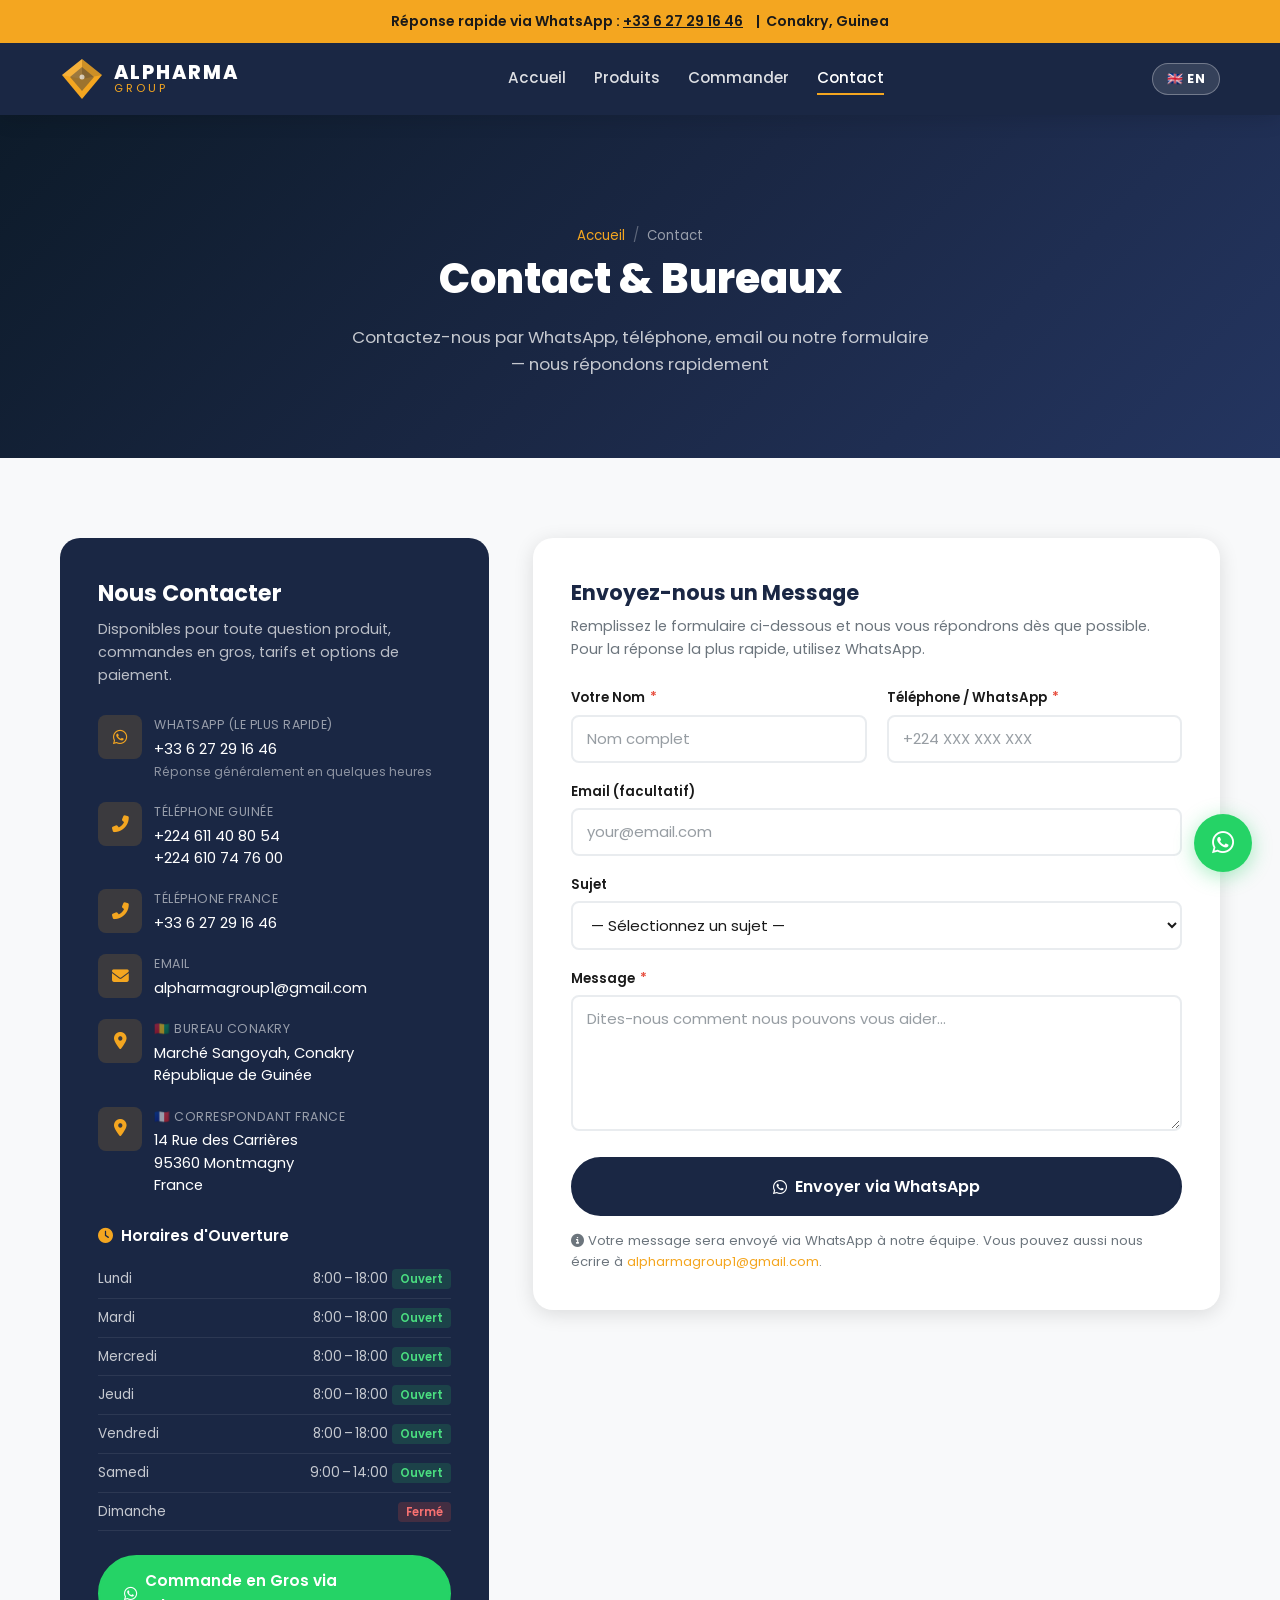
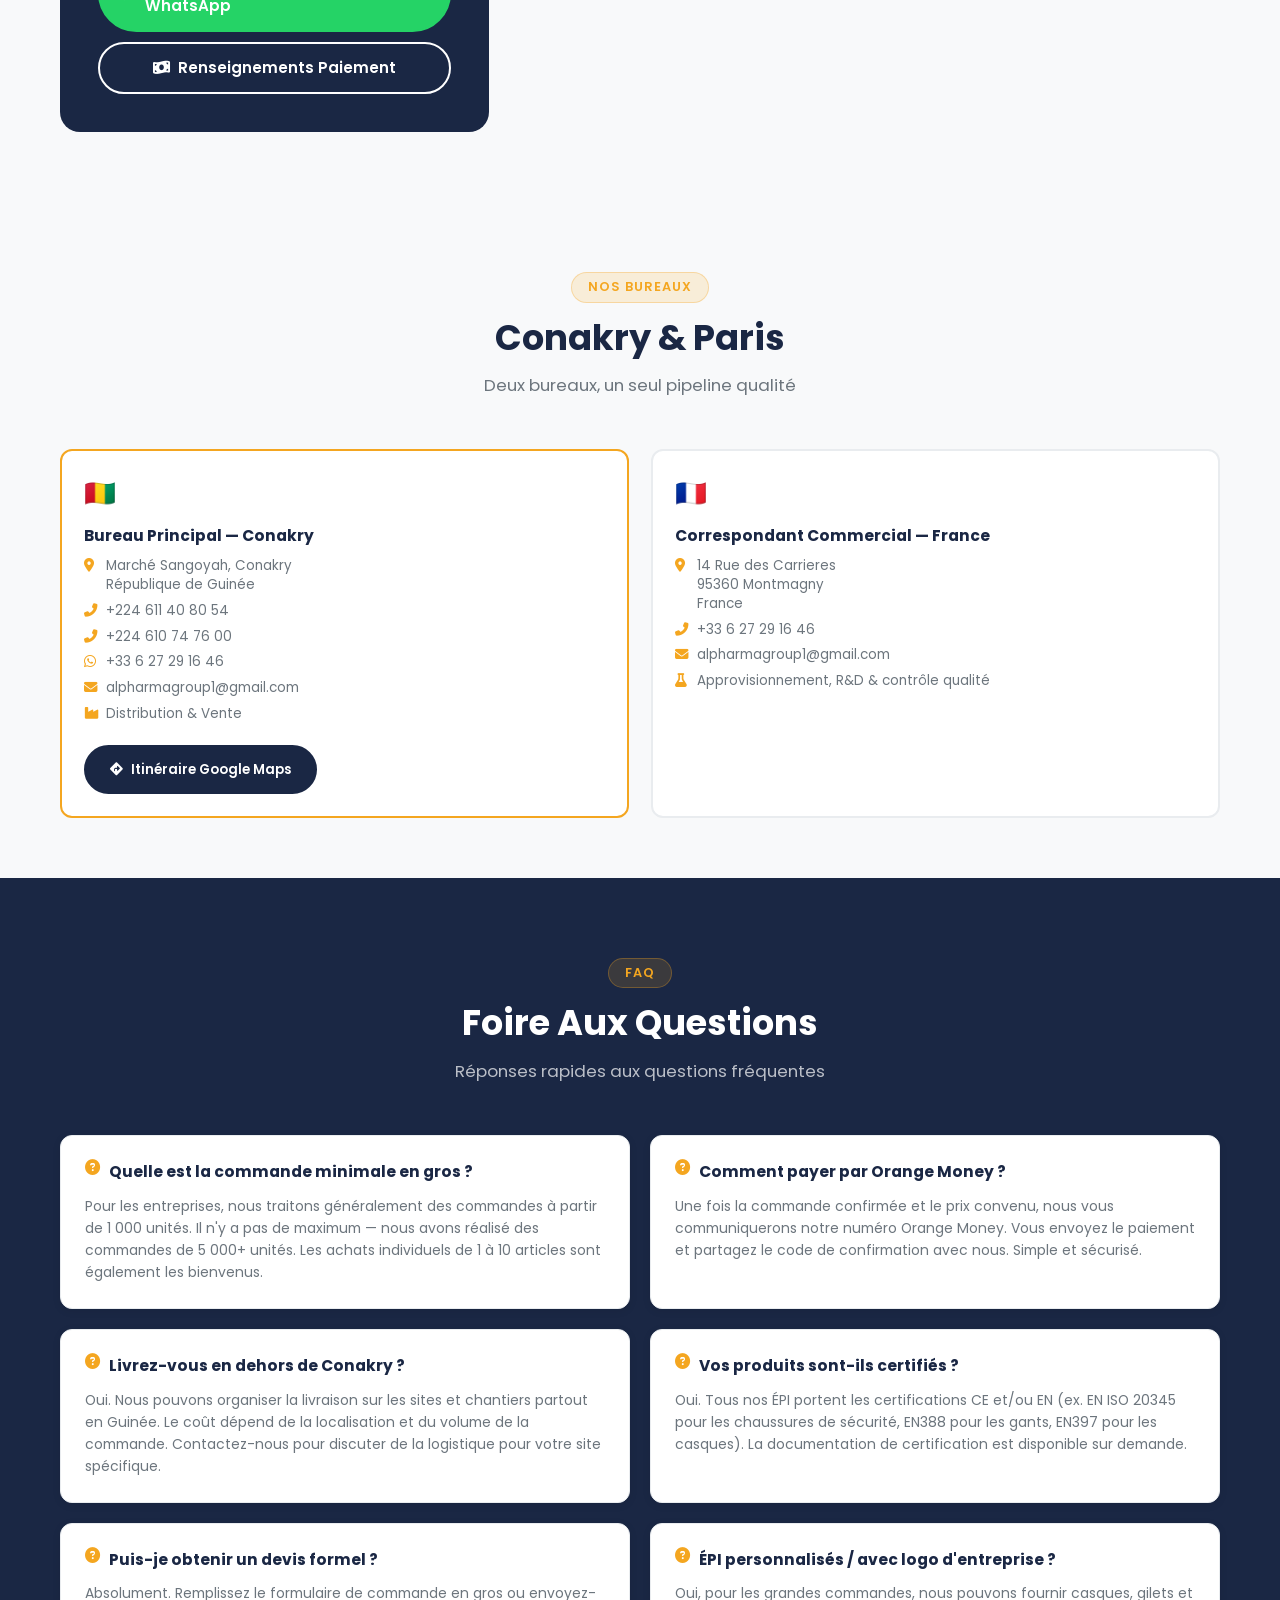
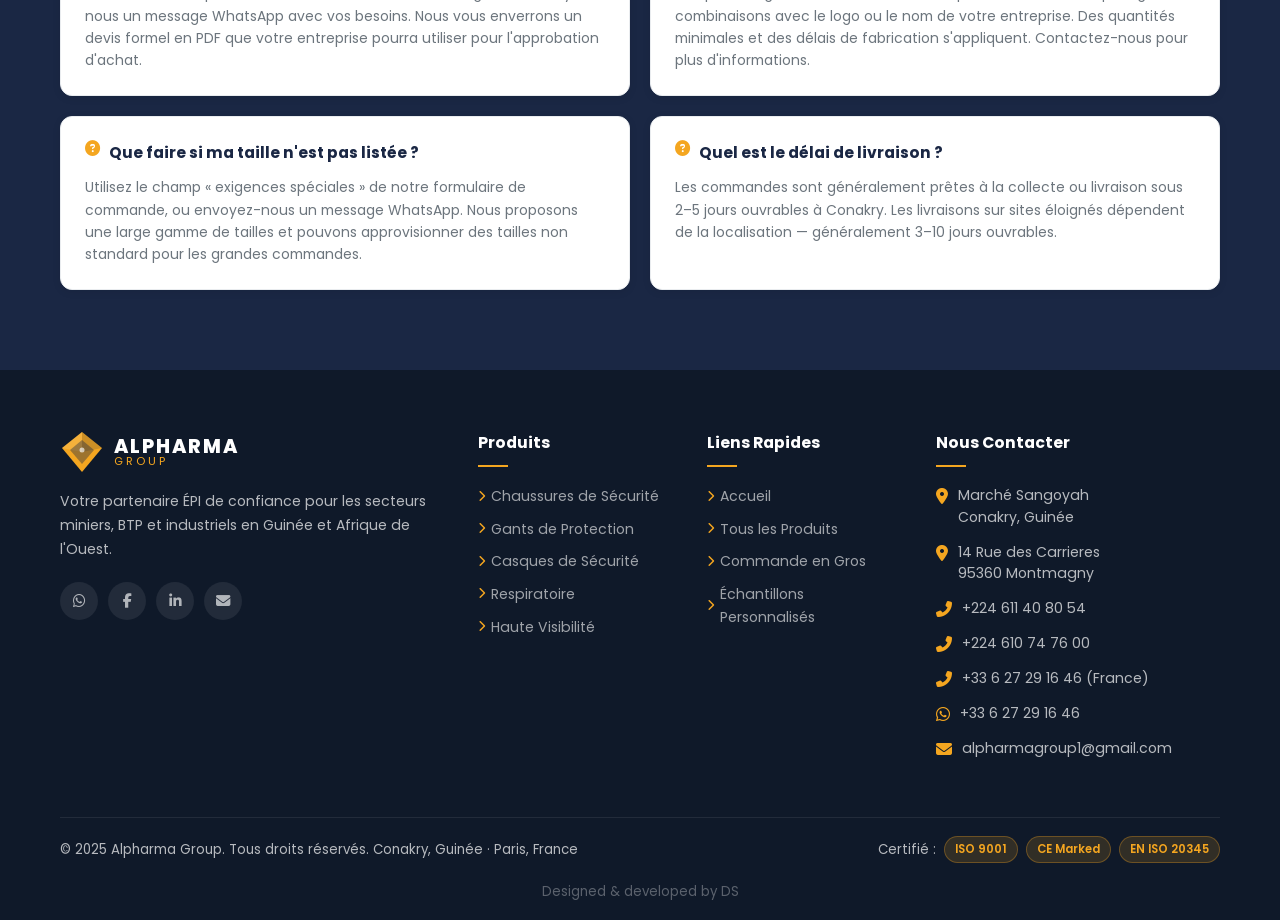
==== contact.html @ af10d756 "Add files via upload" ====
<!DOCTYPE html>
<html lang="fr" id="htmlRoot">
<head>
  <meta charset="UTF-8">
  <meta name="viewport" content="width=device-width, initial-scale=1.0">
  <title>Contact &amp; Location — Alpharma Group | Conakry, Guinea</title>
  <meta name="description" content="Contact Alpharma Group in Conakry, Guinea. Visit our showroom, call, email, or WhatsApp us for PPE orders and inquiries. Mon–Sat business hours.">
  <!-- TODO: replace alpharmagroup.com with your real domain before going live -->
  <link rel="canonical" href="https://alpharmagroup.com/contact.html">
  <link rel="icon" type="image/svg+xml" href="favicon.svg">
  <meta property="og:type" content="website">
  <meta property="og:url" content="https://alpharmagroup.com/contact.html">
  <meta property="og:title" content="Contact &amp; Location — Alpharma Group | Conakry, Guinea">
  <meta property="og:description" content="Contact Alpharma Group in Conakry, Guinea. Visit our showroom, call, email or WhatsApp us for PPE orders and inquiries. Mon–Sat business hours.">
  <meta property="og:image" content="https://alpharmagroup.com/og-image.png">
  <link rel="stylesheet" href="css/style.css">
  <link rel="preconnect" href="https://fonts.googleapis.com">
  <link rel="preconnect" href="https://fonts.gstatic.com" crossorigin>
  <link href="https://fonts.googleapis.com/css2?family=Poppins:wght@300;400;500;600;700;800&display=swap" rel="stylesheet">
  <link rel="stylesheet" href="https://cdnjs.cloudflare.com/ajax/libs/font-awesome/6.5.0/css/all.min.css">
  <script type="application/ld+json">
  {
    "@context": "https://schema.org",
    "@type": "LocalBusiness",
    "name": "Alpharma Group",
    "url": "https://alpharmagroup.com",
    "description": "Certified PPE distributor for mining companies in Guinea and West Africa. Safety boots, gloves, helmets, respirators, hi-vis workwear and more.",
    "telephone": ["+224611408054", "+224610747600", "+33627291646"],
    "email": "alpharmagroup1@gmail.com",
    "foundingDate": "2015",
    "address": {
      "@type": "PostalAddress",
      "streetAddress": "Marché Sangoyah",
      "addressLocality": "Conakry",
      "addressCountry": "GN"
    },
    "areaServed": ["Guinea", "West Africa"],
    "openingHoursSpecification": [{
      "@type": "OpeningHoursSpecification",
      "dayOfWeek": ["Monday","Tuesday","Wednesday","Thursday","Friday","Saturday"],
      "opens": "08:00",
      "closes": "18:00"
    }]
  }
  </script>
</head>
<body>

  <!-- Alert Bar -->
  <div class="alert-bar">

    <span>
      <span class="fr-text">Réponse rapide via WhatsApp :</span>
      <span class="en-text">Fastest response via WhatsApp:</span>
      <a href="https://wa.me/+33627291646" target="_blank">+33 6 27 29 16 46</a>
    </span>
    <span>&nbsp;|&nbsp; Conakry, Guinea</span>
  </div>

  <!-- Navbar -->
  <nav class="navbar page-nav" id="navbar">
    <div class="container">
      <a href="index.html" class="logo">
        <span class="logo-icon"><svg xmlns="http://www.w3.org/2000/svg" viewBox="0 0 44 44" fill="none" aria-hidden="true"><polygon points="22,2 42,18 22,42 2,18" fill="#f4a620"/><polygon points="22,2 42,18 22,22" fill="#1a2744" opacity=".18"/><polygon points="22,2 2,18 22,22" fill="#fff" opacity=".12"/><polygon points="22,10 34,20 22,34 10,20" fill="#1a2744" opacity=".4"/><circle cx="22" cy="20" r="2.5" fill="#fff" opacity=".65"/></svg></span>
        <div class="logo-text">
          <span class="logo-name">ALPHARMA</span>
          <span class="logo-sub">GROUP</span>
        </div>
      </a>
      <div class="nav-links" id="navLinks">
        <a href="index.html"><span class="fr-text">Accueil</span><span class="en-text">Home</span></a>
        <a href="products.html"><span class="fr-text">Produits</span><span class="en-text">Products</span></a>
        <a href="order.html"><span class="fr-text">Commander</span><span class="en-text">Order</span></a>
        <a href="contact.html" class="active"><span class="fr-text">Contact</span><span class="en-text">Contact</span></a>
      </div>
      <button class="lang-toggle" id="langToggle" title="Changer de langue / Switch language">
        <span class="fr-text">🇬🇧 EN</span>
        <span class="en-text">🇫🇷 FR</span>
      </button>
      <button class="nav-toggle" id="navToggle" aria-label="Toggle menu">
        <span></span><span></span><span></span>
      </button>
    </div>
  </nav>

  <!-- Page Hero -->
  <section class="page-hero">
    <div class="container">
      <div class="breadcrumb">
        <a href="index.html"><span class="fr-text">Accueil</span><span class="en-text">Home</span></a><span class="sep">/</span><span><span class="fr-text">Contact</span><span class="en-text">Contact</span></span>
      </div>
      <h1><span class="fr-text">Contact &amp; Bureaux</span><span class="en-text">Contact &amp; Offices</span></h1>
      <p><span class="fr-text">Contactez-nous par WhatsApp, téléphone, email ou notre formulaire — nous répondons rapidement</span><span class="en-text">Reach us by WhatsApp, phone, email or our contact form — we respond fast</span></p>
    </div>
  </section>

  <!-- Contact Section -->
  <section class="section" style="background:var(--light);">
    <div class="container">
      <div class="contact-layout">

        <!-- Left: Contact Info -->
        <div class="contact-card aos">
          <h3><span class="fr-text">Nous Contacter</span><span class="en-text">Get in Touch</span></h3>
          <p><span class="fr-text">Disponibles pour toute question produit, commandes en gros, tarifs et options de paiement.</span><span class="en-text">We're here to help with product questions, bulk orders, pricing, and payment options.</span></p>

          <div class="contact-methods">
            <div class="contact-method">
              <div class="contact-method-icon"><i class="fab fa-whatsapp"></i></div>
              <div>
                <div class="cm-label">WhatsApp (<span class="fr-text">le plus rapide</span><span class="en-text">fastest</span>)</div>
                <div class="cm-value">
                  <a href="https://wa.me/+33627291646?text=Bonjour%20Alpharma%20Group%2C%20j%27ai%20une%20demande." target="_blank">+33 6 27 29 16 46</a><br>
                  <small style="color:rgba(255,255,255,.5);"><span class="fr-text">Réponse généralement en quelques heures</span><span class="en-text">Typically replies within a few hours</span></small>
                </div>
              </div>
            </div>
            <div class="contact-method">
              <div class="contact-method-icon"><i class="fas fa-phone-alt"></i></div>
              <div>
                <div class="cm-label"><span class="fr-text">Téléphone Guinée</span><span class="en-text">Guinea Phone</span></div>
                <div class="cm-value">
                  <a href="tel:+224611408054">+224 611 40 80 54</a><br>
                  <a href="tel:+224610747600">+224 610 74 76 00</a>
                </div>
              </div>
            </div>
            <div class="contact-method">
              <div class="contact-method-icon"><i class="fas fa-phone-alt"></i></div>
              <div>
                <div class="cm-label"><span class="fr-text">Téléphone France</span><span class="en-text">France Phone</span></div>
                <div class="cm-value">
                  <a href="tel:+33627291646">+33 6 27 29 16 46</a>
                </div>
              </div>
            </div>
            <div class="contact-method">
              <div class="contact-method-icon"><i class="fas fa-envelope"></i></div>
              <div>
                <div class="cm-label">Email</div>
                <div class="cm-value">
                  <a href="mailto:alpharmagroup1@gmail.com">alpharmagroup1@gmail.com</a>
                </div>
              </div>
            </div>
            <div class="contact-method">
              <div class="contact-method-icon"><i class="fas fa-map-marker-alt"></i></div>
              <div>
                <div class="cm-label">🇬🇳 <span class="fr-text">Bureau Conakry</span><span class="en-text">Conakry Office</span></div>
                <div class="cm-value">
                  <span class="fr-text">Marché Sangoyah</span><span class="en-text">Sangoyah Market</span>, Conakry<br>
                  République de Guinée
                </div>
              </div>
            </div>
            <div class="contact-method">
              <div class="contact-method-icon"><i class="fas fa-map-marker-alt"></i></div>
              <div>
                <div class="cm-label">🇫🇷 <span class="fr-text">Correspondant France</span><span class="en-text">France Correspondent</span></div>
                <div class="cm-value">
                  14 Rue des Carrières<br>95360 Montmagny<br>
                  France
                </div>
              </div>
            </div>
          </div>

          <!-- Business Hours -->
          <div class="business-hours">
            <h4><i class="fas fa-clock" style="color:var(--secondary);margin-right:8px;"></i><span class="fr-text">Horaires d'Ouverture</span><span class="en-text">Business Hours</span></h4>
            <div class="hours-row"><span><span class="fr-text">Lundi</span><span class="en-text">Monday</span></span><span>8:00 – 18:00 <span class="open-badge"><span class="fr-text">Ouvert</span><span class="en-text">Open</span></span></span></div>
            <div class="hours-row"><span><span class="fr-text">Mardi</span><span class="en-text">Tuesday</span></span><span>8:00 – 18:00 <span class="open-badge"><span class="fr-text">Ouvert</span><span class="en-text">Open</span></span></span></div>
            <div class="hours-row"><span><span class="fr-text">Mercredi</span><span class="en-text">Wednesday</span></span><span>8:00 – 18:00 <span class="open-badge"><span class="fr-text">Ouvert</span><span class="en-text">Open</span></span></span></div>
            <div class="hours-row"><span><span class="fr-text">Jeudi</span><span class="en-text">Thursday</span></span><span>8:00 – 18:00 <span class="open-badge"><span class="fr-text">Ouvert</span><span class="en-text">Open</span></span></span></div>
            <div class="hours-row"><span><span class="fr-text">Vendredi</span><span class="en-text">Friday</span></span><span>8:00 – 18:00 <span class="open-badge"><span class="fr-text">Ouvert</span><span class="en-text">Open</span></span></span></div>
            <div class="hours-row"><span><span class="fr-text">Samedi</span><span class="en-text">Saturday</span></span><span>9:00 – 14:00 <span class="open-badge"><span class="fr-text">Ouvert</span><span class="en-text">Open</span></span></span></div>
            <div class="hours-row"><span><span class="fr-text">Dimanche</span><span class="en-text">Sunday</span></span><span><span class="closed-badge"><span class="fr-text">Fermé</span><span class="en-text">Closed</span></span></span></div>
          </div>

          <!-- Quick WhatsApp Actions -->
          <div style="margin-top:24px;display:flex;flex-direction:column;gap:10px;">
            <a href="https://wa.me/+33627291646?text=Bonjour%20Alpharma%20Group%2C%20je%20souhaite%20passer%20une%20commande%20en%20gros." class="btn btn-whatsapp" target="_blank" style="justify-content:center;">
              <i class="fab fa-whatsapp"></i>
              <span class="fr-text">Commande en Gros via WhatsApp</span>
              <span class="en-text">Bulk Order via WhatsApp</span>
            </a>
            <a href="https://wa.me/+33627291646?text=Bonjour%20Alpharma%20Group%2C%20j%27ai%20une%20question%20sur%20le%20paiement." class="btn btn-outline" target="_blank" style="justify-content:center;">
              <i class="fas fa-money-bill-wave"></i>
              <span class="fr-text">Renseignements Paiement</span>
              <span class="en-text">Ask About Payment</span>
            </a>
          </div>
        </div>

        <!-- Right: Contact Form -->
        <div class="contact-form-card aos aos-delay-1">
          <h3><span class="fr-text">Envoyez-nous un Message</span><span class="en-text">Send Us a Message</span></h3>
          <p><span class="fr-text">Remplissez le formulaire ci-dessous et nous vous répondrons dès que possible. Pour la réponse la plus rapide, utilisez WhatsApp.</span><span class="en-text">Fill in the form below and we'll get back to you as soon as possible. For the fastest response, use WhatsApp.</span></p>

          <div id="ctSuccess" class="success-alert">
            <i class="fas fa-check-circle"></i>
          <p><span class="fr-text">Votre message sera envoyé via WhatsApp à notre équipe. Vous pouvez aussi nous envoyer un email à <a href="mailto:alpharmagroup1@gmail.com">alpharmagroup1@gmail.com</a>.</span><span class="en-text">Your message will be sent via WhatsApp to our team. Alternatively, email us at <a href="mailto:alpharmagroup1@gmail.com">alpharmagroup1@gmail.com</a>.</span></p>
          </div>

          <form onsubmit="submitContactForm(event)">
            <div class="form-row">
              <div class="form-group">
                <label for="ctName"><span class="fr-text">Votre Nom</span><span class="en-text">Your Name</span> <span class="req">*</span></label>
                <input type="text" id="ctName" class="form-control" placeholder="Nom complet" data-placeholder-fr="Nom complet" data-placeholder-en="Full name" required>
              </div>
              <div class="form-group">
                <label for="ctPhone"><span class="fr-text">Téléphone / WhatsApp</span><span class="en-text">Phone / WhatsApp</span> <span class="req">*</span></label>
                <input type="tel" id="ctPhone" class="form-control" placeholder="+224 XXX XXX XXX" required>
              </div>
            </div>
            <div class="form-group">
              <label for="ctEmail"><span class="fr-text">Email (facultatif)</span><span class="en-text">Email (optional)</span></label>
              <input type="email" id="ctEmail" class="form-control" placeholder="your@email.com">
            </div>
            <div class="form-group">
              <label for="ctSubject"><span class="fr-text">Sujet</span><span class="en-text">Subject</span></label>
              <select id="ctSubject" class="form-control">
                <option value="" data-fr="— Sélectionnez un sujet —" data-en="— Select a subject —">— Sélectionnez un sujet —</option>
                <option value="Product Inquiry" data-fr="Demande de produit" data-en="Product Inquiry">Demande de produit</option>
                <option value="Bulk Order Request" data-fr="Commande en gros" data-en="Bulk Order Request">Commande en gros</option>
                <option value="Individual Purchase" data-fr="Achat individuel" data-en="Individual Purchase">Achat individuel</option>
                <option value="Payment Question" data-fr="Question de paiement" data-en="Payment Question">Question de paiement</option>
                <option value="Delivery / Shipping" data-fr="Livraison / Expédition" data-en="Delivery / Shipping">Livraison / Expédition</option>
                <option value="Pricing / Quote Request" data-fr="Tarif / Demande de devis" data-en="Pricing / Quote Request">Tarif / Demande de devis</option>
                <option value="Complaint / After-Sales" data-fr="Réclamation / Après-vente" data-en="Complaint / After-Sales">Réclamation / Après-vente</option>
                <option value="Other" data-fr="Autre" data-en="Other">Autre</option>
              </select>
            </div>
            <div class="form-group">
              <label for="ctMessage"><span class="fr-text">Message</span><span class="en-text">Message</span> <span class="req">*</span></label>
              <textarea id="ctMessage" class="form-control" rows="5" placeholder="Dites-nous comment nous pouvons vous aider..." data-placeholder-fr="Dites-nous comment nous pouvons vous aider..." data-placeholder-en="Tell us how we can help you..." required></textarea>
            </div>
            <div class="form-actions">
              <button type="submit" class="btn btn-secondary btn-lg btn-block">
                <i class="fab fa-whatsapp"></i> <span class="fr-text">Envoyer via WhatsApp</span><span class="en-text">Send via WhatsApp</span>
              </button>
            </div>
            <p class="form-note" style="margin-top:14px;">
              <i class="fas fa-info-circle"></i> <span class="fr-text">Votre message sera envoyé via WhatsApp à notre équipe. Vous pouvez aussi nous écrire à <a href="mailto:alpharmagroup1@gmail.com">alpharmagroup1@gmail.com</a>.</span><span class="en-text">Your message will be sent via WhatsApp to our team. Alternatively, email us at <a href="mailto:alpharmagroup1@gmail.com">alpharmagroup1@gmail.com</a>.</span>
            </p>
          </form>
        </div>
      </div>
    </div>
  </section>

  <!-- Map Section -->
  <section class="map-section" id="map">
    <div class="container">
      <div class="section-header">
        <span class="section-tag"><span class="fr-text">Nos Bureaux</span><span class="en-text">Our Offices</span></span>
        <h2><span class="fr-text">Conakry &amp; Paris</span><span class="en-text">Conakry &amp; Paris</span></h2>
        <p><span class="fr-text">Deux bureaux, un seul pipeline qualité</span><span class="en-text">Two offices, one unified quality pipeline</span></p>
      </div>
      <div class="dual-office">
        <div class="office-card highlight">
          <div class="office-flag">🇬🇳</div>
          <h4><span class="fr-text">Bureau Principal — Conakry</span><span class="en-text">Main Office — Conakry</span></h4>
          <div class="office-detail"><i class="fas fa-map-marker-alt"></i><span><span class="fr-text">Marché Sangoyah</span><span class="en-text">Sangoyah Market</span>, Conakry<br>République de Guinée</span></div>
          <div class="office-detail"><i class="fas fa-phone-alt"></i><span>+224 611 40 80 54</span></div>
          <div class="office-detail"><i class="fas fa-phone-alt"></i><span>+224 610 74 76 00</span></div>
          <div class="office-detail"><i class="fab fa-whatsapp"></i><span>+33 6 27 29 16 46</span></div>
          <div class="office-detail"><i class="fas fa-envelope"></i><span>alpharmagroup1@gmail.com</span></div>
          <div class="office-detail"><i class="fas fa-industry"></i><span><span class="fr-text">Distribution &amp; Vente</span><span class="en-text">Distribution &amp; Sales</span></span></div>
          <a href="https://www.google.com/maps/search/Zone+Industrielle+Kaloum+Ratoma+Conakry" target="_blank" class="btn btn-secondary" style="margin-top:14px;font-size:.82rem;">
            <i class="fas fa-directions"></i>
            <span class="fr-text">Itinéraire Google Maps</span>
            <span class="en-text">Google Maps Directions</span>
          </a>
        </div>
        <div class="office-card">
          <div class="office-flag">🇫🇷</div>
          <h4><span class="fr-text">Correspondant Commercial — France</span><span class="en-text">Commercial Correspondent — France</span></h4>
          <div class="office-detail"><i class="fas fa-map-marker-alt"></i><span>14 Rue des Carrieres<br>95360 Montmagny<br>France</span></div>
          <div class="office-detail"><i class="fas fa-phone-alt"></i><span>+33 6 27 29 16 46</span></div>
          <div class="office-detail"><i class="fas fa-envelope"></i><span>alpharmagroup1@gmail.com</span></div>
          <div class="office-detail"><i class="fas fa-flask"></i><span><span class="fr-text">Approvisionnement, R&amp;D &amp; contrôle qualité</span><span class="en-text">Sourcing, R&amp;D &amp; quality control</span></span></div>
          <a href="https://www.google.com/maps/search/Montmagny+93290" target="_blank" class="btn btn-outline" style="margin-top:14px;font-size:.82rem;">
            <i class="fas fa-directions"></i>
            <span class="fr-text">Itinéraire Google Maps</span>
            <span class="en-text">Google Maps Directions</span>
          </a>
        </div>
      </div>
    </div>
  </section>

  <!-- FAQ Section -->
  <section class="section dark-section">
    <div class="container">
      <div class="section-header light">
        <span class="section-tag">FAQ</span>
        <h2><span class="fr-text">Foire Aux Questions</span><span class="en-text">Frequently Asked Questions</span></h2>
        <p style="color:rgba(255,255,255,.7);"><span class="fr-text">Réponses rapides aux questions fréquentes</span><span class="en-text">Quick answers to common questions</span></p>
      </div>
      <div class="faq-grid">
        <div class="faq-item">
          <h4><i class="fas fa-question-circle"></i> <span class="fr-text">Quelle est la commande minimale en gros ?</span><span class="en-text">What is the minimum bulk order?</span></h4>
          <p><span class="fr-text">Pour les entreprises, nous traitons généralement des commandes à partir de 1 000 unités. Il n'y a pas de maximum — nous avons réalisé des commandes de 5 000+ unités. Les achats individuels de 1 à 10 articles sont également les bienvenus.</span><span class="en-text">For companies we typically handle orders from 1,000 units upward. There is no maximum — we've fulfilled orders of 5,000+ units. Individual purchases of 1–10 items are also welcome.</span></p>
        </div>
        <div class="faq-item">
          <h4><i class="fas fa-question-circle"></i> <span class="fr-text">Comment payer par Orange Money ?</span><span class="en-text">How do I pay using Orange Money?</span></h4>
          <p><span class="fr-text">Une fois la commande confirmée et le prix convenu, nous vous communiquerons notre numéro Orange Money. Vous envoyez le paiement et partagez le code de confirmation avec nous. Simple et sécurisé.</span><span class="en-text">Once we confirm your order and agree on a price, we'll send you our Orange Money number. You send the payment and share the confirmation code with us. Simple and secure.</span></p>
        </div>
        <div class="faq-item">
          <h4><i class="fas fa-question-circle"></i> <span class="fr-text">Livrez-vous en dehors de Conakry ?</span><span class="en-text">Do you deliver outside Conakry?</span></h4>
          <p><span class="fr-text">Oui. Nous pouvons organiser la livraison sur les sites et chantiers partout en Guinée. Le coût dépend de la localisation et du volume de la commande. Contactez-nous pour discuter de la logistique pour votre site spécifique.</span><span class="en-text">Yes. We can arrange delivery to sites and worksites across Guinea. Delivery cost depends on location and order size. Contact us to discuss logistics for your specific site.</span></p>
        </div>
        <div class="faq-item">
          <h4><i class="fas fa-question-circle"></i> <span class="fr-text">Vos produits sont-ils certifiés ?</span><span class="en-text">Are your products certified?</span></h4>
          <p><span class="fr-text">Oui. Tous nos ÉPI portent les certifications CE et/ou EN (ex. EN ISO 20345 pour les chaussures de sécurité, EN388 pour les gants, EN397 pour les casques). La documentation de certification est disponible sur demande.</span><span class="en-text">Yes. All our PPE products carry CE and/or EN certifications (e.g. EN ISO 20345 for safety boots, EN388 for gloves, EN397 for helmets). We can provide certification documentation on request.</span></p>
        </div>
        <div class="faq-item">
          <h4><i class="fas fa-question-circle"></i> <span class="fr-text">Puis-je obtenir un devis formel ?</span><span class="en-text">Can I get a formal price quotation?</span></h4>
          <p><span class="fr-text">Absolument. Remplissez le formulaire de commande en gros ou envoyez-nous un message WhatsApp avec vos besoins. Nous vous enverrons un devis formel en PDF que votre entreprise pourra utiliser pour l'approbation d'achat.</span><span class="en-text">Absolutely. Fill in the bulk order form or send us a WhatsApp message with your requirements. We'll send you a formal quotation in PDF that your company can use for purchase approval.</span></p>
        </div>
        <div class="faq-item">
          <h4><i class="fas fa-question-circle"></i> <span class="fr-text">ÉPI personnalisés / avec logo d'entreprise ?</span><span class="en-text">Do you stock customised/branded PPE?</span></h4>
          <p><span class="fr-text">Oui, pour les grandes commandes, nous pouvons fournir casques, gilets et combinaisons avec le logo ou le nom de votre entreprise. Des quantités minimales et des délais de fabrication s'appliquent. Contactez-nous pour plus d'informations.</span><span class="en-text">Yes, for large orders we can arrange helmets, vests and coveralls with your company logo or name. Minimum quantities and lead times apply. Contact us for details.</span></p>
        </div>
        <div class="faq-item">
          <h4><i class="fas fa-question-circle"></i> <span class="fr-text">Que faire si ma taille n'est pas listée ?</span><span class="en-text">What if a size I need isn't listed?</span></h4>
          <p><span class="fr-text">Utilisez le champ « exigences spéciales » de notre formulaire de commande, ou envoyez-nous un message WhatsApp. Nous proposons une large gamme de tailles et pouvons approvisionner des tailles non standard pour les grandes commandes.</span><span class="en-text">Use the "special requirements" field in our order form, or send us a WhatsApp message. We offer a wide range of sizes and can source non-standard sizes for large orders.</span></p>
        </div>
        <div class="faq-item">
          <h4><i class="fas fa-question-circle"></i> <span class="fr-text">Quel est le délai de livraison ?</span><span class="en-text">How long does delivery take?</span></h4>
          <p><span class="fr-text">Les commandes sont généralement prêtes à la collecte ou livraison sous 2–5 jours ouvrables à Conakry. Les livraisons sur sites éloignés dépendent de la localisation — généralement 3–10 jours ouvrables.</span><span class="en-text">Orders are typically ready for collection or delivery within 2–5 business days in Conakry. Remote site deliveries depend on location — usually 3–10 business days.</span></p>
        </div>
      </div>
    </div>
  </section>

  <!-- Footer -->
  <footer class="footer">
    <div class="container">
      <div class="footer-grid">
        <div class="footer-brand">
          <a href="index.html" class="logo">
            <span class="logo-icon"><svg xmlns="http://www.w3.org/2000/svg" viewBox="0 0 44 44" fill="none" aria-hidden="true"><polygon points="22,2 42,18 22,42 2,18" fill="#f4a620"/><polygon points="22,2 42,18 22,22" fill="#1a2744" opacity=".18"/><polygon points="22,2 2,18 22,22" fill="#fff" opacity=".12"/><polygon points="22,10 34,20 22,34 10,20" fill="#1a2744" opacity=".4"/><circle cx="22" cy="20" r="2.5" fill="#fff" opacity=".65"/></svg></span>
            <div class="logo-text"><span class="logo-name">ALPHARMA</span><span class="logo-sub">GROUP</span></div>
          </a>
          <p style="margin-top:16px;">
            <span class="fr-text">Votre partenaire ÉPI de confiance pour les secteurs miniers, BTP et industriels en Guinée et Afrique de l'Ouest.</span>
            <span class="en-text">Your trusted PPE partner for mining, construction and industrial sectors in Guinea and West Africa.</span>
          </p>
          <div class="footer-social">
            <a href="https://wa.me/+33627291646" class="social-link" target="_blank"><i class="fab fa-whatsapp"></i></a>
            <a href="#" class="social-link"><i class="fab fa-facebook-f"></i></a>
            <a href="#" class="social-link"><i class="fab fa-linkedin-in"></i></a>
            <a href="mailto:alpharmagroup1@gmail.com" class="social-link"><i class="fas fa-envelope"></i></a>
          </div>
        </div>
        <div class="footer-col">
          <h4><span class="fr-text">Produits</span><span class="en-text">Products</span></h4>
          <ul class="footer-links">
            <li><a href="products.html?cat=boots"><i class="fas fa-chevron-right"></i> <span class="fr-text">Chaussures de Sécurité</span><span class="en-text">Safety Footwear</span></a></li>
            <li><a href="products.html?cat=gloves"><i class="fas fa-chevron-right"></i> <span class="fr-text">Gants de Protection</span><span class="en-text">Protective Gloves</span></a></li>
            <li><a href="products.html?cat=helmets"><i class="fas fa-chevron-right"></i> <span class="fr-text">Casques de Sécurité</span><span class="en-text">Safety Helmets</span></a></li>
            <li><a href="products.html?cat=respiratory"><i class="fas fa-chevron-right"></i> <span class="fr-text">Respiratoire</span><span class="en-text">Respiratory</span></a></li>
            <li><a href="products.html?cat=body"><i class="fas fa-chevron-right"></i> <span class="fr-text">Haute Visibilité</span><span class="en-text">Hi-Vis Workwear</span></a></li>
          </ul>
        </div>
        <div class="footer-col">
          <h4><span class="fr-text">Liens Rapides</span><span class="en-text">Quick Links</span></h4>
          <ul class="footer-links">
            <li><a href="index.html"><i class="fas fa-chevron-right"></i> <span class="fr-text">Accueil</span><span class="en-text">Home</span></a></li>
            <li><a href="products.html"><i class="fas fa-chevron-right"></i> <span class="fr-text">Tous les Produits</span><span class="en-text">All Products</span></a></li>
            <li><a href="order.html#bulk"><i class="fas fa-chevron-right"></i> <span class="fr-text">Commande en Gros</span><span class="en-text">Bulk Order</span></a></li>
            <li><a href="order.html#inquiry"><i class="fas fa-chevron-right"></i> <span class="fr-text">Échantillons Personnalisés</span><span class="en-text">Branded Samples</span></a></li>
          </ul>
        </div>
        <div class="footer-col">
          <h4><span class="fr-text">Nous Contacter</span><span class="en-text">Contact Us</span></h4>
          <div class="footer-contact-item"><i class="fas fa-map-marker-alt"></i><span><span class="fr-text">Marché Sangoyah</span><span class="en-text">Sangoyah Market</span><br>Conakry, Guinée</span></div>
          <div class="footer-contact-item"><i class="fas fa-map-marker-alt"></i><span>14 Rue des Carrieres<br>95360 Montmagny</span></div>
          <div class="footer-contact-item"><i class="fas fa-phone-alt"></i><span>+224 611 40 80 54</span></div>
          <div class="footer-contact-item"><i class="fas fa-phone-alt"></i><span>+224 610 74 76 00</span></div>
          <div class="footer-contact-item"><i class="fas fa-phone-alt"></i><span>+33 6 27 29 16 46 (France)</span></div>
          <div class="footer-contact-item"><i class="fab fa-whatsapp"></i><span>+33 6 27 29 16 46</span></div>
          <div class="footer-contact-item"><i class="fas fa-envelope"></i><span>alpharmagroup1@gmail.com</span></div>
        </div>
      </div>
      <div class="footer-bottom">
        <p>&copy; 2025 Alpharma Group. <span class="fr-text">Tous droits réservés.</span><span class="en-text">All rights reserved.</span> Conakry, Guinée · Paris, France</p>
        <div class="footer-certs">
          <span><span class="fr-text">Certifié :</span><span class="en-text">Certified:</span></span>
          <span class="cert-badge">ISO 9001</span>
          <span class="cert-badge">CE Marked</span>
          <span class="cert-badge">EN ISO 20345</span>
        </div>
        <p class="footer-credit">Designed &amp; developed by DS</p>
      </div>

  <!-- Floating WhatsApp -->
  <div class="float-wa">
    <div class="float-wa-tip"><span class="fr-text">Discutez avec nous</span><span class="en-text">Chat with us</span></div>
    <a href="https://wa.me/+33627291646?text=Bonjour%20Alpharma%20Group%2C%20j%27ai%20une%20demande." class="float-wa-btn" target="_blank"><i class="fab fa-whatsapp"></i></a>
  </div>

  <script src="js/main.js"></script>
  <style>
    @media (max-width: 768px) {
      .loc-cards { grid-template-columns: 1fr !important; }
    }
  </style>
</body>
</html>
---- css/style.css ----
/* ============================================================
   ALPHARMA GROUP — Complete Stylesheet
   ============================================================ */

/* --- Variables & Reset --- */
:root {
  --primary:        #1a2744;
  --primary-light:  #243560;
  --secondary:      #f4a620;
  --secondary-dark: #d4891a;
  --accent:         #e05c2a;
  --success:        #27ae60;
  --danger:         #e74c3c;
  --whatsapp:       #25D366;
  --whatsapp-dark:  #128C7E;
  --white:          #ffffff;
  --light:          #f8f9fa;
  --light-gray:     #e9ecef;
  --gray:           #6c757d;
  --dark-gray:      #343a40;
  --dark:           #1a1a1a;

  --font: 'Poppins', sans-serif;

  --shadow-sm: 0 2px 8px rgba(0,0,0,.08);
  --shadow-md: 0 4px 20px rgba(0,0,0,.12);
  --shadow-lg: 0 8px 40px rgba(0,0,0,.18);

  --r-sm:   8px;
  --r-md:  12px;
  --r-lg:  20px;
  --r-full:50px;

  --t: all .3s ease;
  --section-pad: 80px 0;
  --max-w: 1200px;
}

*, *::before, *::after { box-sizing: border-box; margin: 0; padding: 0; }
html  { scroll-behavior: smooth; }
body  { font-family: var(--font); color: var(--dark); background: var(--white); line-height: 1.6; font-size: 16px; }
img   { max-width: 100%; height: auto; }
a     { text-decoration: none; color: inherit; transition: var(--t); }
ul    { list-style: none; }

/* --- Layout --- */
.container { max-width: var(--max-w); margin: 0 auto; padding: 0 20px; }
.section   { padding: var(--section-pad); }
.dark-section { background: var(--primary); color: var(--white); }

/* --- Section Header --- */
.section-header { text-align: center; margin-bottom: 50px; }
.section-header.light h2,
.section-header.light p { color: var(--white); }

.section-tag {
  display: inline-block;
  background: rgba(244,166,32,.15);
  color: var(--secondary);
  border: 1px solid rgba(244,166,32,.3);
  padding: 4px 16px;
  border-radius: var(--r-full);
  font-size: .8rem; font-weight: 600;
  text-transform: uppercase; letter-spacing: 1px;
  margin-bottom: 12px;
}

.section-header h2 { font-size: 2.2rem; font-weight: 700; color: var(--primary); margin-bottom: 12px; line-height: 1.3; }
.section-header p  { color: var(--gray); max-width: 600px; margin: 0 auto; font-size: 1.05rem; }

/* --- Buttons --- */
.btn {
  display: inline-flex; align-items: center; gap: 8px;
  padding: 12px 24px;
  border-radius: var(--r-full);
  font-family: var(--font); font-size: .95rem; font-weight: 600;
  cursor: pointer; border: 2px solid transparent;
  transition: var(--t);
}
.btn-lg  { padding: 15px 32px; font-size: 1rem; }
.btn-sm  { padding: 8px 16px;  font-size: .85rem; }
.btn-block { width: 100%; justify-content: center; }

.btn-primary { background: var(--secondary); color: var(--dark); border-color: var(--secondary); }
.btn-primary:hover { background: var(--secondary-dark); border-color: var(--secondary-dark); transform: translateY(-2px); box-shadow: 0 6px 20px rgba(244,166,32,.4); }

.btn-secondary { background: var(--primary); color: var(--white); border-color: var(--primary); }
.btn-secondary:hover { background: var(--primary-light); border-color: var(--primary-light); transform: translateY(-2px); }

.btn-outline { background: transparent; color: var(--white); border-color: var(--white); }
.btn-outline:hover { background: var(--white); color: var(--primary); transform: translateY(-2px); }

.btn-outline-dark { background: transparent; color: var(--primary); border-color: var(--primary); }
.btn-outline-dark:hover { background: var(--primary); color: var(--white); }

.btn-whatsapp { background: var(--whatsapp); color: var(--white); border-color: var(--whatsapp); }
.btn-whatsapp:hover { background: var(--whatsapp-dark); border-color: var(--whatsapp-dark); transform: translateY(-2px); box-shadow: 0 6px 20px rgba(37,211,102,.4); }
.btn-email { background: #2563eb; color: var(--white); border-color: #2563eb; }
.btn-email:hover { background: #1d4ed8; border-color: #1d4ed8; transform: translateY(-2px); box-shadow: 0 6px 20px rgba(37,99,235,.4); }

/* --- Alert Bar --- */
.alert-bar {
  background: var(--secondary);
  color: var(--dark);
  text-align: center;
  padding: 10px 20px;
  font-size: .88rem; font-weight: 600;
  position: relative; z-index: 1001;
  display: flex; align-items: center; justify-content: center; gap: 10px; flex-wrap: wrap;
}
.alert-bar a { color: var(--dark); text-decoration: underline; }
.alert-bar i { font-size: 1rem; }

/* =====================
   NAVBAR
   ===================== */
.navbar {
  position: fixed; top: 0; left: 0; right: 0; z-index: 1000;
  background: transparent;
  transition: var(--t);
  padding: 18px 0;
}
.navbar.scrolled { background: var(--primary); padding: 12px 0; box-shadow: var(--shadow-md); }
.navbar.page-nav  { background: var(--primary); padding: 14px 0; box-shadow: var(--shadow-md); position: sticky; }

.navbar .container { display: flex; align-items: center; justify-content: space-between; }

.logo { display: flex; align-items: center; gap: 10px; color: var(--white); }
.logo-icon {
  width: 44px; height: 44px;
  border-radius: var(--r-sm);
  display: flex; align-items: center; justify-content: center;
  overflow: hidden; flex-shrink: 0;
}
.logo-icon svg { width: 44px; height: 44px; display: block; }
.logo-text { display: flex; flex-direction: column; line-height: 1; }
.logo-name { font-size: 1.2rem; font-weight: 800; letter-spacing: 2px; color: var(--white); }
.logo-sub  { font-size: .7rem; font-weight: 400; letter-spacing: 3px; color: var(--secondary); text-transform: uppercase; }

.nav-links { display: flex; align-items: center; gap: 28px; }
.nav-links a {
  color: rgba(255,255,255,.85); font-weight: 500; font-size: .95rem;
  position: relative;
}
.nav-links a::after {
  content:''; position: absolute; bottom: -4px; left: 0;
  width: 0; height: 2px; background: var(--secondary); transition: var(--t);
}
.nav-links a:hover::after, .nav-links a.active::after { width: 100%; }
.nav-links a:hover, .nav-links a.active { color: var(--white); }

.whatsapp-nav {
  background: var(--whatsapp) !important;
  color: var(--white) !important;
  padding: 8px 18px !important;
  border-radius: var(--r-full) !important;
  font-size: .9rem !important;
}
.whatsapp-nav:hover { background: var(--whatsapp-dark) !important; }
.whatsapp-nav::after { display: none !important; }

.nav-toggle {
  display: none; flex-direction: column; gap: 5px;
  background: none; border: none; cursor: pointer; padding: 5px; z-index: 1002;
}
.nav-toggle span { display: block; width: 25px; height: 2px; background: var(--white); border-radius: 2px; transition: var(--t); }
.nav-toggle.open span:nth-child(1) { transform: rotate(45deg) translate(5px,5px); }
.nav-toggle.open span:nth-child(2) { opacity: 0; }
.nav-toggle.open span:nth-child(3) { transform: rotate(-45deg) translate(5px,-5px); }

/* =====================
   HERO
   ===================== */
.hero {
  min-height: 100vh; display: flex; align-items: center; position: relative;
  background: linear-gradient(135deg, #0d1b2a 0%, #1a2744 45%, #243560 100%);
  overflow: hidden;
}
.hero::before {
  content:''; position: absolute; inset: 0;
  background:
    radial-gradient(circle at 15% 50%, rgba(244,166,32,.1) 0%, transparent 55%),
    radial-gradient(circle at 85% 20%, rgba(224,92,42,.07) 0%, transparent 50%);
}
.hero::after {
  content:''; position: absolute; inset: 0;
  background-image: radial-gradient(circle, rgba(255,255,255,.025) 1px, transparent 1px);
  background-size: 45px 45px;
}

.hero-content { position: relative; z-index: 2; padding: 130px 20px 90px; max-width: 950px; }

.hero-badge {
  display: inline-flex; align-items: center; gap: 8px;
  background: rgba(244,166,32,.15); border: 1px solid rgba(244,166,32,.3);
  color: var(--secondary); padding: 8px 18px; border-radius: var(--r-full);
  font-size: .85rem; font-weight: 500; margin-bottom: 24px;
  animation: fadeInDown .8s ease;
}
.hero h1 {
  font-size: clamp(2.2rem, 5vw, 3.8rem); font-weight: 800; color: var(--white);
  line-height: 1.2; margin-bottom: 20px;
  animation: fadeInUp .8s ease .2s both;
}
.hero h1 .highlight { color: var(--secondary); }
.hero-sub {
  font-size: 1.1rem; color: rgba(255,255,255,.75); max-width: 680px;
  margin-bottom: 36px; line-height: 1.8;
  animation: fadeInUp .8s ease .4s both;
}
.hero-ctas { display: flex; flex-wrap: wrap; gap: 14px; margin-bottom: 40px; animation: fadeInUp .8s ease .6s both; }
.hero-trust {
  display: flex; flex-wrap: wrap; gap: 20px;
  animation: fadeInUp .8s ease .8s both;
}
.hero-trust span { color: rgba(255,255,255,.7); font-size: .9rem; display: flex; align-items: center; gap: 6px; }
.hero-trust span i { color: var(--success); }

.hero-scroll { position: absolute; bottom: 30px; left: 50%; transform: translateX(-50%); z-index: 2; }
.hero-scroll a { color: rgba(255,255,255,.45); font-size: 1.2rem; animation: bounce 2s infinite; }

/* =====================
   STATS BAR
   ===================== */
.stats-bar { background: var(--secondary); padding: 30px 0; }
.stats-bar .container { display: grid; grid-template-columns: repeat(4,1fr); gap: 20px; text-align: center; }
.stat-item { display: flex; flex-direction: column; gap: 4px; }
.stat-number { font-size: 2.5rem; font-weight: 800; color: var(--primary); line-height: 1; }
.stat-item > span:nth-child(2) { font-size: 2rem; font-weight: 800; color: var(--primary); }
.stat-label { font-size: .82rem; color: rgba(26,39,68,.7); font-weight: 500; text-transform: uppercase; letter-spacing: .5px; }

/* =====================
   PRODUCT CATEGORIES
   ===================== */
.categories-grid { display: grid; grid-template-columns: repeat(3,1fr); gap: 22px; margin-bottom: 40px; }

.category-card {
  background: var(--white); border: 2px solid var(--light-gray);
  border-radius: var(--r-md); padding: 28px 22px; text-align: center;
  transition: var(--t); color: inherit; display: block;
}
.category-card:hover { border-color: var(--secondary); box-shadow: var(--shadow-md); transform: translateY(-4px); }

.category-icon {
  width: 68px; height: 68px;
  background: linear-gradient(135deg, var(--primary), var(--primary-light));
  border-radius: var(--r-md);
  display: flex; align-items: center; justify-content: center;
  margin: 0 auto 16px; font-size: 1.8rem; color: var(--secondary); transition: var(--t);
}
.category-card:hover .category-icon { background: linear-gradient(135deg, var(--secondary), var(--secondary-dark)); color: var(--white); }
.category-card h3 { font-size: 1rem; font-weight: 700; color: var(--primary); margin-bottom: 8px; }
.category-card p  { font-size: .84rem; color: var(--gray); line-height: 1.5; }
.category-tag { display: inline-block; margin-top: 10px; background: var(--light); color: var(--primary); padding: 3px 10px; border-radius: var(--r-full); font-size: .75rem; font-weight: 600; }

.section-cta { text-align: center; }

/* =====================
   FEATURES / WHY US
   ===================== */
.features-grid { display: grid; grid-template-columns: repeat(3,1fr); gap: 26px; }
.feature-item {
  text-align: center; padding: 30px 22px;
  background: rgba(255,255,255,.05); border: 1px solid rgba(255,255,255,.1);
  border-radius: var(--r-md); transition: var(--t);
}
.feature-item:hover { background: rgba(255,255,255,.1); border-color: rgba(244,166,32,.3); transform: translateY(-4px); }
.feature-icon {
  width: 64px; height: 64px; background: var(--secondary);
  border-radius: var(--r-md); display: flex; align-items: center; justify-content: center;
  margin: 0 auto 16px; font-size: 1.5rem; color: var(--dark);
}
.feature-item h3 { color: var(--white); font-size: 1.02rem; margin-bottom: 10px; }
.feature-item p  { color: rgba(255,255,255,.65); font-size: .88rem; line-height: 1.6; }

/* =====================
   HOW TO ORDER / STEPS
   ===================== */
.steps-wrapper { position: relative; display: flex; gap: 0; margin-bottom: 50px; }
.steps-wrapper::before {
  content:''; position: absolute; top: 35px;
  left: calc(16.67% + 10px); right: calc(16.67% + 10px);
  height: 2px; background: var(--secondary); z-index: 0;
}
.step { flex: 1; text-align: center; padding: 0 16px; position: relative; z-index: 1; }
.step-num {
  width: 70px; height: 70px; background: var(--primary); color: var(--white);
  border-radius: 50%; display: flex; align-items: center; justify-content: center;
  font-size: 1.5rem; font-weight: 800; margin: 0 auto 20px;
  border: 4px solid var(--white); box-shadow: 0 0 0 3px var(--secondary);
}
.step h3 { font-size: .98rem; font-weight: 700; color: var(--primary); margin-bottom: 8px; }
.step p  { font-size: .86rem; color: var(--gray); line-height: 1.6; }

.order-types { display: grid; grid-template-columns: repeat(3,1fr); gap: 22px; }
.order-type-card {
  background: var(--light); border: 2px solid var(--light-gray);
  border-radius: var(--r-md); padding: 30px 22px; text-align: center; transition: var(--t);
}
.order-type-card:hover { border-color: var(--secondary); box-shadow: var(--shadow-md); }
.order-type-card h3 {
  font-size: 1.08rem; font-weight: 700; color: var(--primary);
  margin-bottom: 12px; display: flex; align-items: center; justify-content: center; gap: 8px;
}
.order-type-card h3 i { color: var(--secondary); }
.order-type-card p   { color: var(--gray); font-size: .88rem; margin-bottom: 20px; line-height: 1.6; }

/* =====================
   PAYMENT
   ===================== */
.payment-grid { display: grid; grid-template-columns: repeat(3,1fr); gap: 22px; margin-bottom: 36px; }
.payment-card {
  background: rgba(255,255,255,.07); border: 1px solid rgba(255,255,255,.12);
  border-radius: var(--r-md); padding: 26px 20px; text-align: center; transition: var(--t);
}
.payment-card:hover { background: rgba(255,255,255,.12); border-color: rgba(244,166,32,.4); transform: translateY(-4px); }
.payment-icon {
  width: 58px; height: 58px; background: var(--secondary);
  border-radius: 50%; display: flex; align-items: center; justify-content: center;
  margin: 0 auto 14px; font-size: 1.4rem; color: var(--dark);
}
.payment-card h3 { color: var(--white); font-size: .98rem; margin-bottom: 8px; }
.payment-card p  { color: rgba(255,255,255,.62); font-size: .83rem; line-height: 1.6; }

.payment-note {
  background: rgba(255,255,255,.07); border: 1px solid rgba(244,166,32,.3);
  border-radius: var(--r-md); padding: 26px;
  display: flex; align-items: center; gap: 18px; flex-wrap: wrap;
}
.payment-note > i { font-size: 1.5rem; color: var(--secondary); flex-shrink: 0; }
.payment-note p   { color: rgba(255,255,255,.8); flex: 1; min-width: 180px; }

/* =====================
   TESTIMONIALS
   ===================== */
.testimonials-grid { display: grid; grid-template-columns: repeat(3,1fr); gap: 24px; }
.testimonial-card {
  background: var(--white); border: 1px solid var(--light-gray);
  border-radius: var(--r-md); padding: 28px; box-shadow: var(--shadow-sm); transition: var(--t);
}
.testimonial-card:hover { box-shadow: var(--shadow-md); transform: translateY(-4px); }
.testimonial-quote { color: var(--secondary); font-size: 2rem; margin-bottom: 12px; }
.testimonial-card p { color: var(--gray); font-size: .9rem; line-height: 1.7; margin-bottom: 20px; font-style: italic; }
.testimonial-author { display: flex; align-items: center; gap: 12px; }
.testimonial-avatar {
  width: 44px; height: 44px; background: linear-gradient(135deg, var(--primary), var(--primary-light));
  border-radius: 50%; display: flex; align-items: center; justify-content: center;
  color: var(--secondary); font-size: .95rem; font-weight: 700;
}
.testimonial-name  { font-weight: 700; font-size: .9rem; color: var(--primary); }
.testimonial-role  { font-size: .78rem; color: var(--gray); }

/* =====================
   LOCATION PREVIEW
   ===================== */
.location-content { display: grid; grid-template-columns: 1fr 1fr; gap: 60px; align-items: center; }
.location-details { margin: 22px 0; display: flex; flex-direction: column; gap: 18px; }
.location-item { display: flex; align-items: flex-start; gap: 14px; }
.location-item i {
  width: 40px; height: 40px; background: rgba(244,166,32,.12); color: var(--secondary);
  border-radius: var(--r-sm); display: flex; align-items: center; justify-content: center;
  font-size: .95rem; flex-shrink: 0;
}
.location-item strong { display: block; font-size: .8rem; color: var(--gray); text-transform: uppercase; letter-spacing: .5px; margin-bottom: 2px; }
.location-item p { color: var(--dark); font-size: .92rem; line-height: 1.5; }

.map-placeholder {
  background: linear-gradient(135deg, var(--primary), var(--primary-light));
  border-radius: var(--r-lg); height: 340px;
  display: flex; flex-direction: column; align-items: center; justify-content: center;
  gap: 16px; color: var(--white);
}
.map-placeholder i { font-size: 3rem; color: var(--secondary); }
.map-placeholder p { font-size: 1.1rem; font-weight: 500; }

/* =====================
   FOOTER
   ===================== */
.footer { background: #0f1929; color: rgba(255,255,255,.7); padding: 60px 0 0; }
.footer-grid { display: grid; grid-template-columns: 2fr 1fr 1fr 1.5fr; gap: 40px; margin-bottom: 44px; }
.footer-brand .logo { margin-bottom: 16px; }
.footer-brand p { font-size: .88rem; line-height: 1.7; margin-bottom: 20px; }
.footer-social { display: flex; gap: 10px; }
.social-link {
  width: 38px; height: 38px; border-radius: 50%;
  display: flex; align-items: center; justify-content: center;
  background: rgba(255,255,255,.08); color: rgba(255,255,255,.65);
  transition: var(--t); font-size: .9rem;
}
.social-link:hover { background: var(--secondary); color: var(--dark); }

.footer-col h4 {
  color: var(--white); font-size: .98rem; font-weight: 700;
  margin-bottom: 18px; position: relative; padding-bottom: 12px;
}
.footer-col h4::after { content:''; position: absolute; bottom: 0; left: 0; width: 30px; height: 2px; background: var(--secondary); }

.footer-links { display: flex; flex-direction: column; gap: 10px; }
.footer-links a { color: rgba(255,255,255,.6); font-size: .88rem; transition: var(--t); display: flex; align-items: center; gap: 6px; }
.footer-links a:hover { color: var(--secondary); padding-left: 4px; }
.footer-links a i { font-size: .72rem; color: var(--secondary); }

.footer-contact-item { display: flex; align-items: flex-start; gap: 10px; margin-bottom: 14px; }
.footer-contact-item i { color: var(--secondary); margin-top: 3px; flex-shrink: 0; }
.footer-contact-item span { font-size: .88rem; line-height: 1.5; }

.footer-bottom {
  border-top: 1px solid rgba(255,255,255,.08); padding: 18px 0;
  display: flex; align-items: center; justify-content: space-between; flex-wrap: wrap; gap: 12px;
}
.footer-bottom p { font-size: .83rem; }
.footer-credit { font-size: .72rem; opacity: .45; width: 100%; text-align: center; margin-top: 6px; }
.footer-certs { display: flex; align-items: center; gap: 8px; font-size: .83rem; }
.cert-badge {
  background: rgba(244,166,32,.15); color: var(--secondary);
  padding: 3px 10px; border-radius: var(--r-full); font-size: .72rem; font-weight: 600;
  border: 1px solid rgba(244,166,32,.3);
}

/* =====================
   FLOATING WHATSAPP
   ===================== */
.float-wa { position: fixed; bottom: 28px; right: 28px; z-index: 999; display: flex; flex-direction: column; align-items: flex-end; gap: 10px; }
.float-wa-tip {
  background: var(--white); color: var(--dark);
  padding: 8px 14px; border-radius: var(--r-sm); font-size: .83rem; font-weight: 500;
  box-shadow: var(--shadow-md); white-space: nowrap;
  opacity: 0; transform: translateX(10px); transition: var(--t); pointer-events: none;
}
.float-wa:hover .float-wa-tip { opacity: 1; transform: translateX(0); }
.float-wa-btn {
  width: 58px; height: 58px; background: var(--whatsapp); border-radius: 50%;
  display: flex; align-items: center; justify-content: center;
  font-size: 1.6rem; color: var(--white);
  box-shadow: 0 4px 20px rgba(37,211,102,.4);
  animation: pulse-wa 2.5s infinite; transition: var(--t);
}
.float-wa-btn:hover { background: var(--whatsapp-dark); transform: scale(1.1); }

/* =====================
   PAGE HERO (inner pages)
   ===================== */
.page-hero {
  background: linear-gradient(135deg, #0d1b2a 0%, var(--primary) 50%, var(--primary-light) 100%);
  color: var(--white); padding: 110px 0 60px; text-align: center;
}
.page-hero h1  { font-size: 2.6rem; font-weight: 800; margin-bottom: 12px; }
.page-hero p   { color: rgba(255,255,255,.75); font-size: 1.05rem; max-width: 580px; margin: 0 auto 20px; }
.breadcrumb    { display: flex; align-items: center; justify-content: center; gap: 8px; font-size: .83rem; color: rgba(255,255,255,.55); }
.breadcrumb a  { color: var(--secondary); }
.breadcrumb .sep { color: rgba(255,255,255,.3); }

/* =====================
   PRODUCT FILTERS
   ===================== */
.product-filters {
  background: var(--white); border-bottom: 1px solid var(--light-gray);
  position: sticky; top: 64px; z-index: 100; padding: 14px 0; box-shadow: var(--shadow-sm);
}
.filter-tabs { display: flex; gap: 8px; overflow-x: auto; padding-bottom: 2px; scrollbar-width: none; }
.filter-tabs::-webkit-scrollbar { display: none; }
.filter-tab {
  padding: 8px 18px; border-radius: var(--r-full);
  border: 2px solid var(--light-gray); background: var(--white);
  color: var(--gray); font-family: var(--font); font-size: .83rem; font-weight: 600;
  cursor: pointer; transition: var(--t); white-space: nowrap;
}
.filter-tab:hover, .filter-tab.active { border-color: var(--primary); background: var(--primary); color: var(--white); }

/* =====================
   PRODUCTS GRID
   ===================== */
.products-section { padding: 50px 0; background: var(--light); }
.products-grid { display: grid; grid-template-columns: repeat(3,1fr); gap: 22px; }
.product-card {
  background: var(--white); border-radius: var(--r-md); overflow: hidden;
  box-shadow: var(--shadow-sm); transition: var(--t); display: flex; flex-direction: column;
}
.product-card:hover { box-shadow: var(--shadow-md); transform: translateY(-4px); }

.product-img {
  height: 175px;
  background: linear-gradient(135deg, var(--primary), var(--primary-light));
  display: flex; align-items: center; justify-content: center;
  font-size: 3.2rem; color: var(--secondary); position: relative;
}
.product-badge {
  position: absolute; top: 12px; left: 12px;
  background: var(--secondary); color: var(--dark);
  padding: 3px 10px; border-radius: var(--r-full); font-size: .72rem; font-weight: 700;
}
.product-info { padding: 18px; flex: 1; display: flex; flex-direction: column; }
.product-cat-tag { font-size: .72rem; color: var(--secondary); font-weight: 700; text-transform: uppercase; letter-spacing: .5px; margin-bottom: 5px; }
.product-info h3 { font-size: .97rem; font-weight: 700; color: var(--primary); margin-bottom: 8px; }
.product-info p  { font-size: .83rem; color: var(--gray); line-height: 1.5; margin-bottom: 14px; flex: 1; }

.product-sizes { margin-bottom: 14px; }
.sizes-label   { font-size: .72rem; color: var(--gray); font-weight: 600; text-transform: uppercase; margin-bottom: 6px; }
.sizes-list    { display: flex; flex-wrap: wrap; gap: 4px; }
.size-chip {
  padding: 2px 8px; border: 1px solid var(--light-gray);
  border-radius: 4px; font-size: .72rem; color: var(--dark-gray);
  background: var(--light); font-weight: 500;
}

.product-actions { display: flex; gap: 8px; margin-top: auto; }
.product-card.hidden { display: none; }

/* =====================
   ORDER PAGE
   ===================== */
.order-section { padding: 50px 0; background: var(--light); }
.order-container { max-width: 900px; margin: 0 auto; }

.order-tabs { display: flex; gap: 0; border-bottom: 2px solid var(--light-gray); margin-bottom: 36px; overflow-x: auto; }
.order-tab-btn {
  padding: 14px 26px; border: none; background: none;
  font-family: var(--font); font-size: .95rem; font-weight: 600;
  color: var(--gray); cursor: pointer;
  border-bottom: 3px solid transparent; margin-bottom: -2px;
  transition: var(--t); display: flex; align-items: center; gap: 8px; white-space: nowrap;
}
.order-tab-btn:hover, .order-tab-btn.active { color: var(--primary); border-bottom-color: var(--secondary); }

.order-pane { display: none; }
.order-pane.active { display: block; }

.form-card { background: var(--white); border-radius: var(--r-lg); padding: 38px; box-shadow: var(--shadow-md); margin-bottom: 28px; }
.form-title    { font-size: 1.4rem; font-weight: 700; color: var(--primary); margin-bottom: 6px; }
.form-subtitle { color: var(--gray); margin-bottom: 28px; font-size: .9rem; }

.form-row   { display: grid; grid-template-columns: 1fr 1fr; gap: 20px; }
.form-group { margin-bottom: 18px; }
.form-group label { display: block; font-size: .83rem; font-weight: 600; color: var(--dark); margin-bottom: 6px; }
.form-group label .req { color: var(--danger); margin-left: 2px; }

.form-control {
  width: 100%; padding: 11px 14px;
  border: 2px solid var(--light-gray); border-radius: var(--r-sm);
  font-family: var(--font); font-size: .93rem; color: var(--dark);
  background: var(--white); transition: var(--t); outline: none;
}
.form-control:focus { border-color: var(--secondary); box-shadow: 0 0 0 3px rgba(244,166,32,.12); }
.form-control::placeholder { color: var(--gray); opacity: .7; }
textarea.form-control { resize: vertical; min-height: 90px; }

.form-divider { border: none; border-top: 2px solid var(--light-gray); margin: 28px 0; }
.form-section-title { font-size: 1.05rem; font-weight: 700; color: var(--primary); margin-bottom: 16px; display: flex; align-items: center; gap: 8px; }
.form-section-title i { color: var(--secondary); }

/* Product Order Blocks */
.product-order-block { border: 2px solid var(--light-gray); border-radius: var(--r-md); margin-bottom: 16px; overflow: hidden; transition: var(--t); }
.product-order-block.active-block { border-color: var(--secondary); }

.pob-header {
  display: flex; align-items: center; gap: 12px; padding: 14px 18px;
  background: var(--light); cursor: pointer; transition: var(--t); user-select: none;
}
.pob-header:hover { background: var(--light-gray); }
.pob-header.open   { background: var(--primary); color: var(--white); }

.pob-icon {
  width: 38px; height: 38px; border-radius: var(--r-sm);
  background: var(--primary); color: var(--secondary);
  display: flex; align-items: center; justify-content: center;
  font-size: .95rem; flex-shrink: 0; transition: var(--t);
}
.pob-header.open .pob-icon { background: rgba(255,255,255,.15); }
.pob-title { flex: 1; font-size: .95rem; font-weight: 600; }
.pob-count { font-size: .78rem; font-weight: 500; opacity: .7; }
.pob-arrow { transition: transform .3s; }
.pob-header.open .pob-arrow { transform: rotate(180deg); }

.pob-check { accent-color: var(--secondary); width: 17px; height: 17px; cursor: pointer; }

.pob-body { display: none; padding: 20px 18px; }
.pob-body.open { display: block; }

.sizes-grid { display: grid; grid-template-columns: repeat(4,1fr); gap: 10px; margin-bottom: 14px; }
.size-qty { display: flex; flex-direction: column; gap: 4px; }
.size-qty label { font-size: .75rem; font-weight: 600; color: var(--dark-gray); }
.size-qty input {
  width: 100%; padding: 7px 8px;
  border: 2px solid var(--light-gray); border-radius: var(--r-sm);
  font-family: var(--font); font-size: .88rem;
  text-align: center; outline: none; transition: var(--t);
}
.size-qty input:focus { border-color: var(--secondary); }

.pob-subtotal {
  background: var(--light); border-radius: var(--r-sm); padding: 10px 14px;
  display: flex; justify-content: space-between; align-items: center; font-size: .88rem;
}
.pob-subtotal strong { color: var(--primary); }
.pob-notes { width: 100%; margin-top: 12px; }

/* Order Summary Box */
.order-summary {
  background: var(--primary); color: var(--white);
  border-radius: var(--r-md); padding: 22px; margin: 22px 0;
}
.order-summary h3 { margin-bottom: 14px; font-size: 1.05rem; }
.summary-items { min-height: 30px; }
.summary-row { display: flex; justify-content: space-between; padding: 7px 0; border-bottom: 1px solid rgba(255,255,255,.1); font-size: .88rem; }
.summary-total { display: flex; justify-content: space-between; padding: 12px 0 0; font-size: 1rem; font-weight: 700; color: var(--secondary); }

/* Payment Radios */
.pay-options { display: grid; grid-template-columns: repeat(2,1fr); gap: 10px; }
.pay-radio {
  display: flex; align-items: center; gap: 10px; padding: 11px 14px;
  border: 2px solid var(--light-gray); border-radius: var(--r-sm); cursor: pointer; transition: var(--t);
}
.pay-radio:has(input:checked) { border-color: var(--secondary); background: rgba(244,166,32,.05); }
.pay-radio input { accent-color: var(--secondary); width: 17px; height: 17px; flex-shrink: 0; }
.pay-radio-icon { font-size: 1.15rem; }
.pay-radio-text strong { display: block; font-size: .88rem; color: var(--dark); }
.pay-radio-text span  { font-size: .75rem; color: var(--gray); }

.form-actions { display: flex; gap: 12px; flex-wrap: wrap; margin-top: 10px; }
/* Primary submit spans full row; secondary buttons share the row below */
#bulk .form-actions button[type="submit"] { flex: 1 1 100%; justify-content: center; }
#bulk .form-actions button[type="button"] { flex: 1; justify-content: center; }
.form-note    { font-size: .82rem; color: var(--gray); margin-top: 10px; }
.form-note a  { color: var(--secondary); }

/* =====================
   CONTACT PAGE
   ===================== */
.contact-layout { display: grid; grid-template-columns: 1fr 1.6fr; gap: 44px; align-items: start; }
.contact-card { background: var(--primary); color: var(--white); border-radius: var(--r-lg); padding: 38px; }
.contact-card h3 { font-size: 1.4rem; margin-bottom: 6px; }
.contact-card > p { color: rgba(255,255,255,.7); margin-bottom: 28px; font-size: .9rem; }
.contact-methods { display: flex; flex-direction: column; gap: 20px; margin-bottom: 28px; }
.contact-method { display: flex; align-items: flex-start; gap: 12px; }
.contact-method-icon {
  width: 44px; height: 44px; background: rgba(244,166,32,.15);
  border-radius: var(--r-sm); display: flex; align-items: center; justify-content: center;
  color: var(--secondary); font-size: 1.05rem; flex-shrink: 0;
}
.cm-label { font-size: .78rem; color: rgba(255,255,255,.55); text-transform: uppercase; letter-spacing: .5px; margin-bottom: 3px; }
.cm-value { color: var(--white); font-size: .92rem; line-height: 1.5; }
.cm-value a { color: var(--white); }
.cm-value a:hover { color: var(--secondary); }

.business-hours { margin-top: 24px; }
.business-hours h4 { color: var(--white); font-size: .95rem; font-weight: 600; margin-bottom: 12px; }
.hours-row { display: flex; justify-content: space-between; padding: 8px 0; border-bottom: 1px solid rgba(255,255,255,.08); font-size: .85rem; color: rgba(255,255,255,.75); }
.open-badge { background: rgba(39,174,96,.2); color: #4ade80; padding: 2px 8px; border-radius: 4px; font-size: .72rem; font-weight: 600; }
.closed-badge { background: rgba(231,76,60,.2); color: #f87171; padding: 2px 8px; border-radius: 4px; font-size: .72rem; font-weight: 600; }

.contact-form-card { background: var(--white); border-radius: var(--r-lg); padding: 38px; box-shadow: var(--shadow-md); }
.contact-form-card h3 { font-size: 1.3rem; font-weight: 700; color: var(--primary); margin-bottom: 6px; }
.contact-form-card > p { color: var(--gray); margin-bottom: 26px; font-size: .9rem; }

.map-section { padding: 60px 0; background: var(--light); }
.map-frame { width: 100%; height: 420px; border-radius: var(--r-lg); overflow: hidden; border: none; box-shadow: var(--shadow-md); }
.map-fallback {
  width: 100%; height: 420px; border-radius: var(--r-lg);
  background: linear-gradient(135deg, var(--primary), var(--primary-light));
  display: flex; flex-direction: column; align-items: center; justify-content: center;
  gap: 16px; color: var(--white);
}
.map-fallback i { font-size: 3.5rem; color: var(--secondary); }
.map-fallback h3 { font-size: 1.3rem; }
.map-fallback p  { color: rgba(255,255,255,.7); font-size: .9rem; }

/* FAQ */
.faq-grid { display: grid; grid-template-columns: repeat(2,1fr); gap: 20px; }
.faq-item {
  background: var(--white); border: 1px solid var(--light-gray);
  border-radius: var(--r-md); padding: 24px; box-shadow: var(--shadow-sm);
}
.faq-item h4 { font-size: .97rem; font-weight: 700; color: var(--primary); margin-bottom: 10px; display: flex; gap: 8px; }
.faq-item h4 i { color: var(--secondary); }
.faq-item p { font-size: .87rem; color: var(--gray); line-height: 1.6; }

/* =====================
   SUCCESS ALERT
   ===================== */
.success-alert {
  display: none; background: rgba(39,174,96,.1); border: 2px solid var(--success);
  border-radius: var(--r-md); padding: 20px 24px; margin-bottom: 20px;
  align-items: center; gap: 14px; color: var(--success);
}
.success-alert.show { display: flex; }
.success-alert i { font-size: 1.4rem; }
.success-alert p { color: var(--dark-gray); font-size: .9rem; }

/* =====================
   ANIMATIONS
   ===================== */
@keyframes fadeInDown { from { opacity:0; transform:translateY(-20px); } to { opacity:1; transform:translateY(0); } }
@keyframes fadeInUp   { from { opacity:0; transform:translateY( 20px); } to { opacity:1; transform:translateY(0); } }
@keyframes bounce     { 0%,100% { transform: translateY(0) translateX(-50%); } 50% { transform: translateY(-10px) translateX(-50%); } }
@keyframes pulse-wa   { 0% { box-shadow: 0 0 0 0 rgba(37,211,102,.4); } 70% { box-shadow: 0 0 0 14px rgba(37,211,102,0); } 100% { box-shadow: 0 0 0 0 rgba(37,211,102,0); } }

.aos { }
.aos.visible { }
.aos-delay-1 { transition-delay: .15s; }
.aos-delay-2 { transition-delay: .3s; }
.aos-delay-3 { transition-delay: .45s; }

/* =====================
   RESPONSIVE
   ===================== */
@media (max-width:1024px) {
  .categories-grid,
  .features-grid,
  .products-grid,
  .testimonials-grid { grid-template-columns: repeat(2,1fr); }
  .footer-grid { grid-template-columns: 1fr 1fr; }
  .steps-wrapper { flex-direction: column; gap: 24px; }
  .steps-wrapper::before { display: none; }
  .order-types,
  .payment-grid { grid-template-columns: 1fr; }
  .location-content { grid-template-columns: 1fr; }
  .contact-layout { grid-template-columns: 1fr; }
  .faq-grid { grid-template-columns: 1fr; }
}

@media (max-width:768px) {
  :root { --section-pad: 50px 0; }
  .nav-links {
    display: none; position: fixed; inset: 0;
    background: var(--primary); flex-direction: column;
    justify-content: center; align-items: center; gap: 26px; z-index: 999;
  }
  .nav-links.open { display: flex; }
  .nav-links a { font-size: 1.2rem; }
  .nav-toggle { display: flex; }
  .hero h1 { font-size: 2rem; }
  .stats-bar .container { grid-template-columns: repeat(2,1fr); }
  .categories-grid,
  .features-grid,
  .testimonials-grid { grid-template-columns: 1fr; }
  .products-grid { grid-template-columns: 1fr; }
  .payment-grid  { grid-template-columns: 1fr; }
  .footer-grid   { grid-template-columns: 1fr; }
  .form-row { grid-template-columns: 1fr; }
  .section-header h2 { font-size: 1.7rem; }
  .hero-ctas { flex-direction: column; }
  .hero-ctas .btn { justify-content: center; }
  .sizes-grid { grid-template-columns: repeat(2,1fr); }
  .pay-options { grid-template-columns: 1fr; }
  .form-card { padding: 22px; }
  .page-hero h1 { font-size: 1.9rem; }
  .order-tabs { overflow-x: auto; }
  .order-tab-btn { padding: 12px 16px; font-size: .88rem; }
}

@media (max-width:480px) {
  .categories-grid { grid-template-columns: 1fr; }
  .stats-bar .container { grid-template-columns: repeat(2,1fr); }
  .hero-badge { font-size: .76rem; }
  .float-wa { bottom: 18px; right: 18px; }
}

/* =====================
   LANGUAGE TOGGLE (FR default)
   ===================== */
.en-text, .en-block { display: none !important; }
html.lang-en .fr-text, html.lang-en .fr-block { display: none !important; }
html.lang-en .en-text { display: inline !important; }
html.lang-en .en-block { display: block !important; }

.lang-toggle {
  background: rgba(255,255,255,.12);
  border: 1.5px solid rgba(255,255,255,.3);
  color: var(--white);
  padding: 6px 14px;
  border-radius: var(--r-full);
  font-family: var(--font); font-size: .8rem; font-weight: 700;
  cursor: pointer; transition: var(--t); letter-spacing: .5px;
}
.lang-toggle:hover { background: rgba(255,255,255,.22); border-color: rgba(255,255,255,.45); }

/* =====================
   ABOUT SECTION
   ===================== */
.about-section { padding: var(--section-pad); background: var(--white); }
.about-layout   { display: grid; grid-template-columns: 1.2fr 1fr; gap: 60px; align-items: start; }
.about-text h2  { font-size: 2.2rem; font-weight: 800; color: var(--primary); line-height: 1.3; margin-bottom: 18px; }
.about-text p   { color: var(--gray); line-height: 1.8; margin-bottom: 14px; font-size: .95rem; }
.offices-row    { display: flex; gap: 14px; flex-wrap: wrap; margin: 22px 0; }
.office-tag {
  display: flex; align-items: center; gap: 10px;
  background: var(--light); border: 1px solid var(--light-gray);
  border-radius: var(--r-sm); padding: 10px 16px;
}
.office-tag i      { color: var(--secondary); font-size: .9rem; }
.office-tag strong { display: block; color: var(--primary); font-size: .88rem; }
.office-tag span   { color: var(--gray); font-size: .78rem; }
.mv-grid { display: grid; grid-template-columns: 1fr 1fr; gap: 18px; margin-top: 22px; }
.mv-card { background: var(--primary); border-radius: var(--r-md); padding: 22px 20px; }
.mv-card h4 { color: var(--secondary); font-size: .78rem; text-transform: uppercase; letter-spacing: 1px; font-weight: 700; margin-bottom: 10px; }
.mv-card p  { color: rgba(255,255,255,.76); font-size: .86rem; line-height: 1.6; }
.about-year-badge { background: linear-gradient(135deg, var(--secondary), var(--secondary-dark)); border-radius: var(--r-lg); padding: 36px; text-align: center; position: sticky; top: 90px; }
.about-year       { font-size: 5rem; font-weight: 800; color: var(--primary); line-height: 1; }
.about-year-label { font-size: .82rem; font-weight: 600; color: rgba(26,39,68,.7); text-transform: uppercase; letter-spacing: 1px; margin-top: 8px; }
.about-milestones { margin-top: 22px; text-align: left; }
.milestone        { display: flex; gap: 12px; margin-bottom: 16px; }
.milestone-year   { width: 46px; height: 46px; background: var(--primary); color: var(--secondary); border-radius: var(--r-sm); display: flex; align-items: center; justify-content: center; font-weight: 800; font-size: .82rem; flex-shrink: 0; }
.milestone-text strong { display: block; font-size: .83rem; color: var(--primary); }
.milestone-text span   { font-size: .78rem; color: var(--gray); }

/* =====================
   CAPABILITIES
   ===================== */
.capabilities-grid { display: grid; grid-template-columns: repeat(4,1fr); gap: 18px; }
.cap-card { background: rgba(255,255,255,.07); border: 1px solid rgba(255,255,255,.12); border-radius: var(--r-md); padding: 24px 18px; transition: var(--t); }
.cap-card:hover { background: rgba(255,255,255,.12); border-color: rgba(244,166,32,.3); transform: translateY(-4px); }
.cap-icon { width: 52px; height: 52px; background: var(--secondary); border-radius: var(--r-sm); display: flex; align-items: center; justify-content: center; margin-bottom: 14px; font-size: 1.2rem; color: var(--dark); }
.cap-card h3 { color: var(--white); font-size: .95rem; margin-bottom: 8px; }
.cap-card p  { color: rgba(255,255,255,.62); font-size: .82rem; line-height: 1.6; }

/* =====================
   SAMPLE / CUSTOMISATION
   ===================== */
.sample-section  { padding: var(--section-pad); background: var(--light); }
.sample-layout   { display: grid; grid-template-columns: 1fr 1fr; gap: 60px; align-items: center; }
.sample-content h2 { font-size: 1.9rem; font-weight: 800; color: var(--primary); margin-bottom: 14px; line-height: 1.3; }
.sample-content > p { color: var(--gray); line-height: 1.8; font-size: .95rem; margin-bottom: 22px; }
.sample-steps    { display: flex; flex-direction: column; gap: 14px; }
.sample-step     { display: flex; gap: 12px; align-items: flex-start; }
.sample-step-num { width: 34px; height: 34px; background: var(--primary); color: var(--secondary); border-radius: 50%; display: flex; align-items: center; justify-content: center; font-weight: 800; font-size: .88rem; flex-shrink: 0; }
.sample-step-text strong { display: block; font-size: .88rem; color: var(--primary); }
.sample-step-text span   { font-size: .82rem; color: var(--gray); }
.sample-visual   { background: linear-gradient(135deg, var(--primary), var(--primary-light)); border-radius: var(--r-lg); padding: 42px 34px; text-align: center; color: var(--white); }
.sample-visual i { font-size: 3.8rem; color: var(--secondary); margin-bottom: 18px; display: block; }
.sample-visual h3 { font-size: 1.18rem; margin-bottom: 12px; }
.sample-visual p  { color: rgba(255,255,255,.7); font-size: .88rem; line-height: 1.6; margin-bottom: 22px; }
.sample-tags     { display: flex; flex-wrap: wrap; gap: 8px; justify-content: center; }
.sample-tag { background: rgba(244,166,32,.15); color: var(--secondary); border: 1px solid rgba(244,166,32,.3); padding: 4px 12px; border-radius: var(--r-full); font-size: .76rem; font-weight: 600; }

/* =====================
   SIZE CHART
   ===================== */
.size-chart             { overflow-x: auto; margin-top: 20px; border-radius: var(--r-sm); }
.size-chart table       { width: 100%; border-collapse: collapse; font-size: .84rem; }
.size-chart th          { background: var(--primary); color: var(--white); padding: 10px 14px; text-align: left; font-weight: 600; font-size: .78rem; text-transform: uppercase; letter-spacing: .5px; }
.size-chart td          { padding: 8px 14px; border-bottom: 1px solid var(--light-gray); color: var(--dark-gray); }
.size-chart tr:nth-child(even) td { background: var(--light); }
.size-chart tr:hover td { background: rgba(244,166,32,.07); }

/* =====================
   DUAL OFFICE CARDS
   ===================== */
.dual-office    { display: grid; grid-template-columns: 1fr 1fr; gap: 22px; margin-top: 30px; }
.office-card    { background: var(--white); border: 2px solid var(--light-gray); border-radius: var(--r-md); padding: 22px; }
.office-card.highlight { border-color: var(--secondary); }
.office-flag    { font-size: 1.6rem; margin-bottom: 10px; }
.office-card h4 { color: var(--primary); font-size: .97rem; font-weight: 700; margin-bottom: 8px; }
.office-detail  { display: flex; align-items: flex-start; gap: 8px; margin-bottom: 7px; font-size: .84rem; color: var(--gray); line-height: 1.4; }
.office-detail i { color: var(--secondary); margin-top: 2px; flex-shrink: 0; width: 14px; }

/* =====================
   RESPONSIVE ADDITIONS
   ===================== */
@media (max-width:1024px) {
  .capabilities-grid { grid-template-columns: repeat(2,1fr); }
  .about-layout { grid-template-columns: 1fr; }
  .about-year-badge { position: static; }
  .sample-layout { grid-template-columns: 1fr; }
  .dual-office { grid-template-columns: 1fr; }
  .mv-grid { grid-template-columns: 1fr; }
}
@media (max-width:768px) {
  .capabilities-grid { grid-template-columns: 1fr; }
  .offices-row { flex-direction: column; }
}
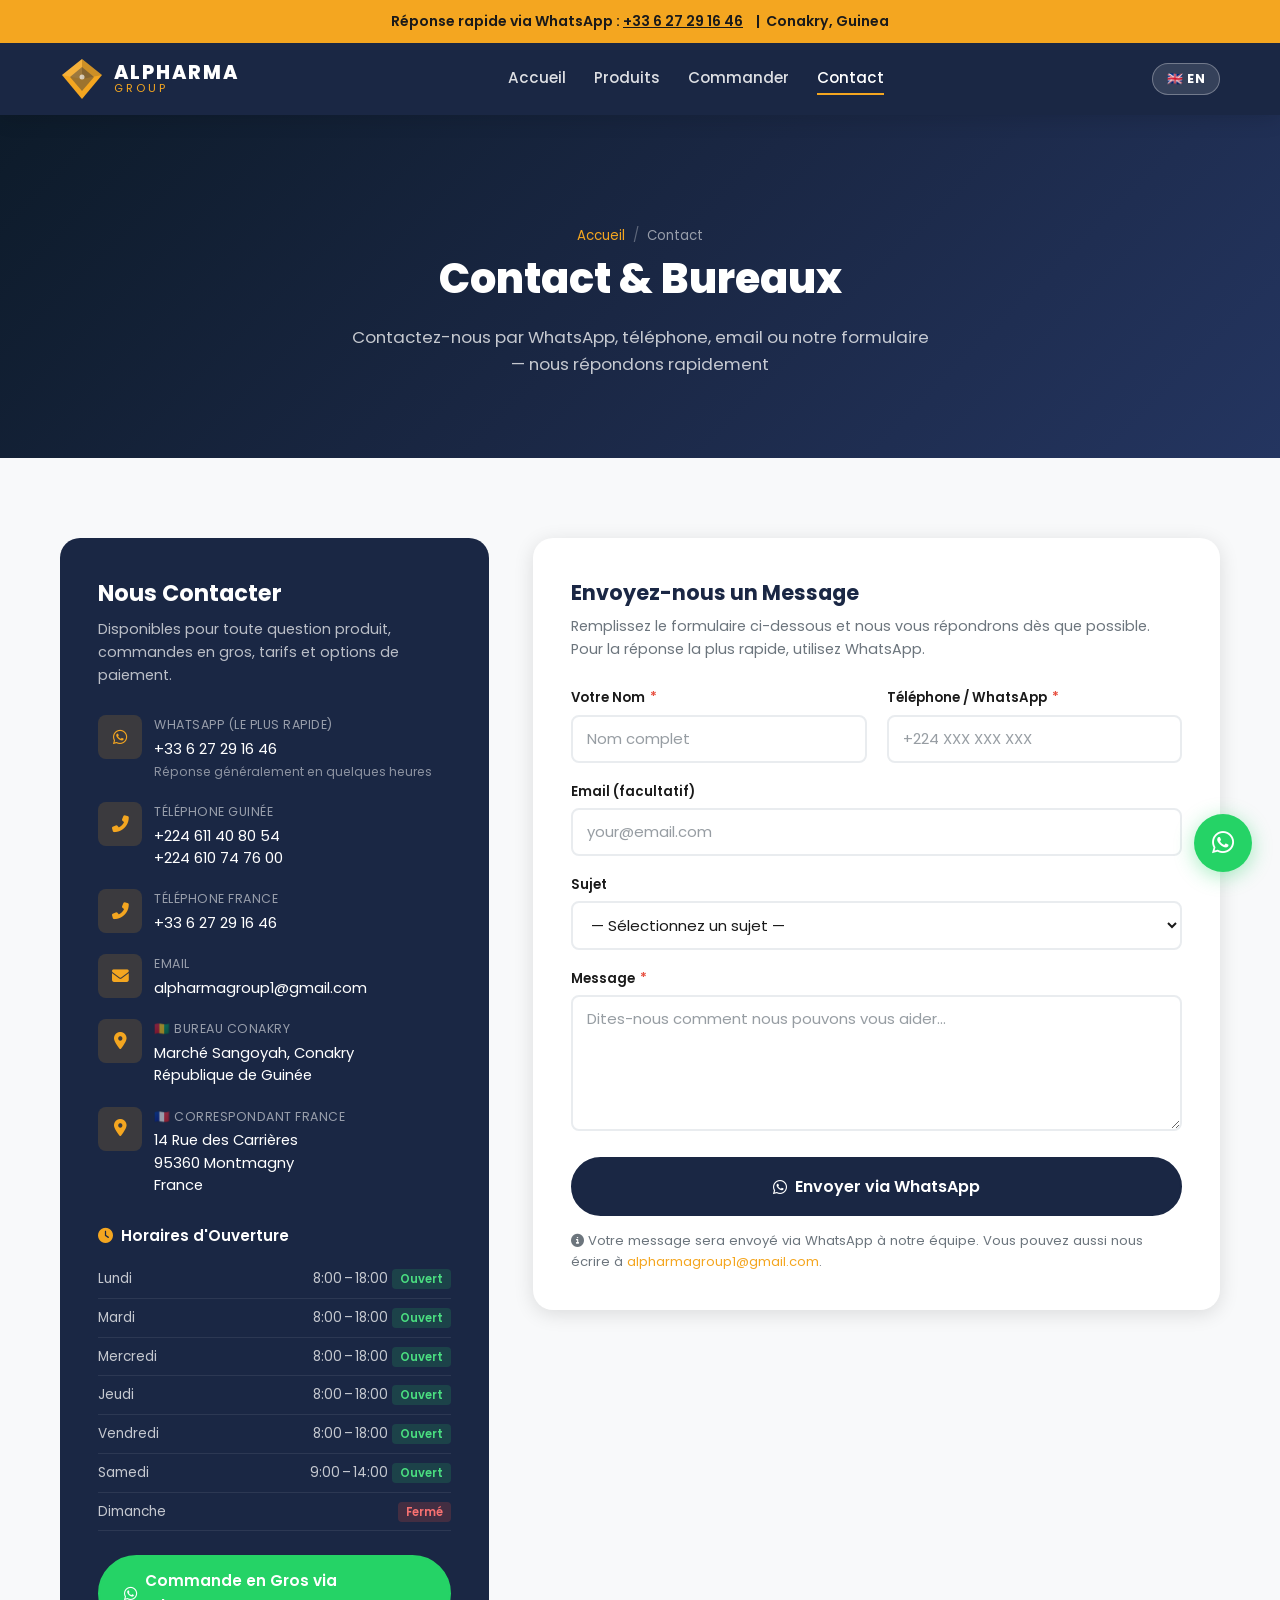
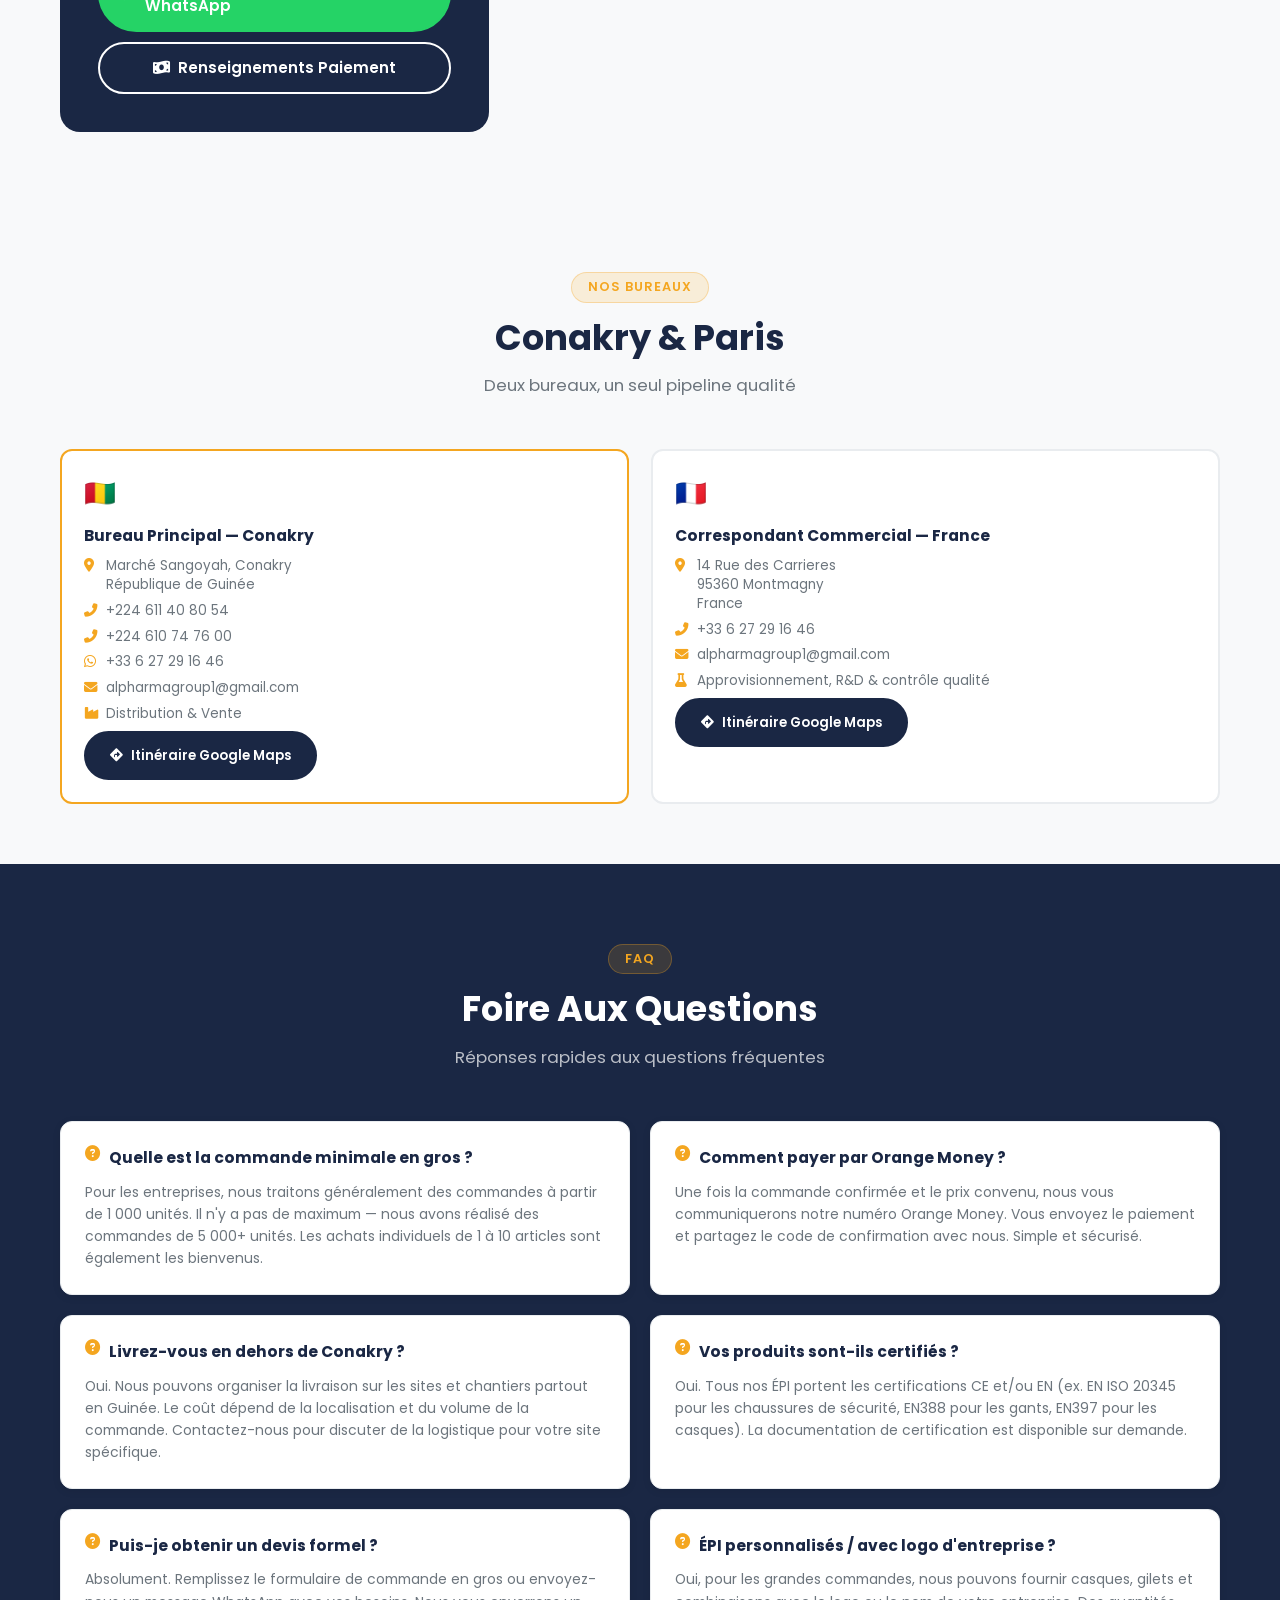
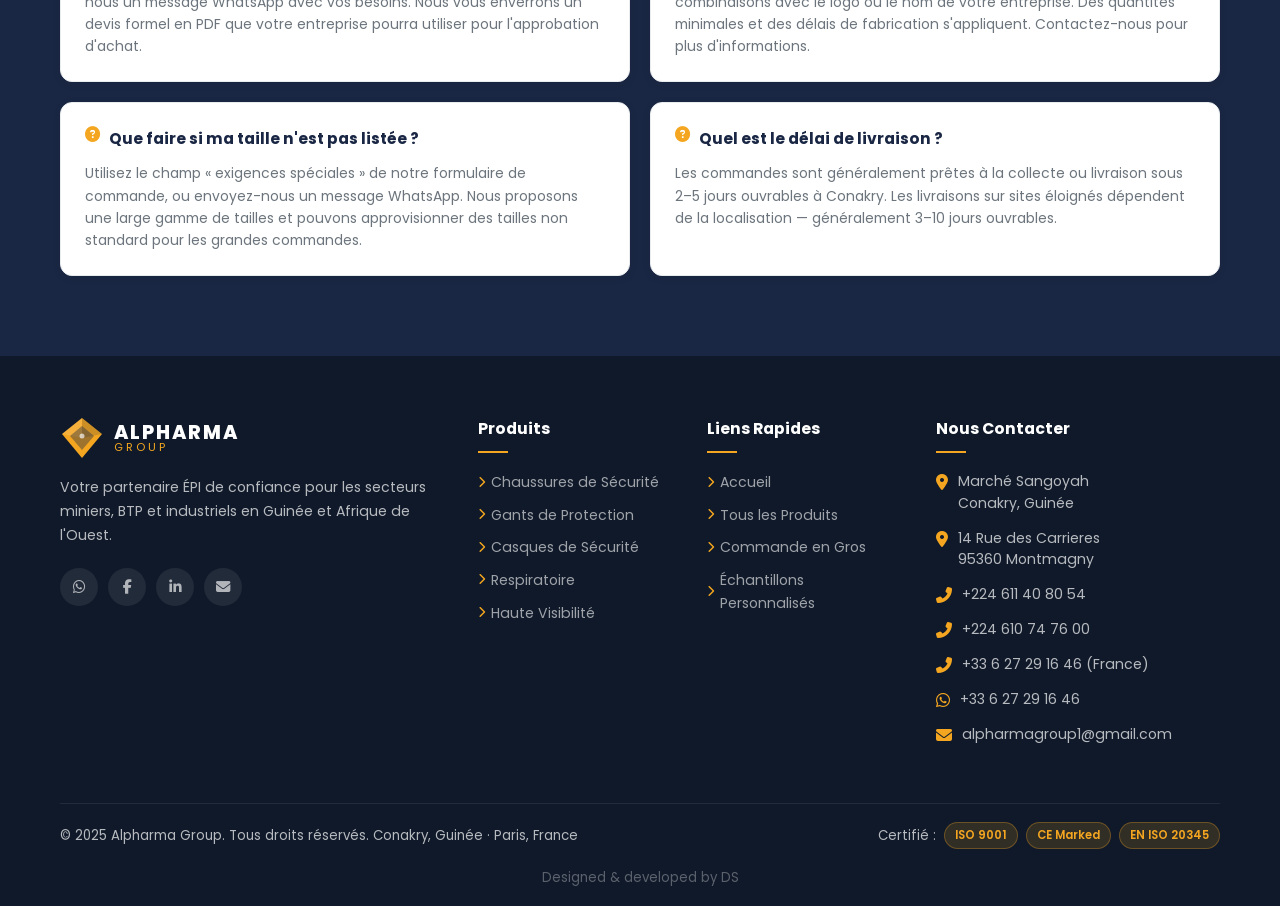
==== commit 148f2a50: "Update contact.html with Improve printable quote layout and products and location fix" ====
--- a/contact.html
+++ b/contact.html
@@ -267,7 +267,7 @@
           <div class="office-detail"><i class="fab fa-whatsapp"></i><span>+33 6 27 29 16 46</span></div>
           <div class="office-detail"><i class="fas fa-envelope"></i><span>alpharmagroup1@gmail.com</span></div>
           <div class="office-detail"><i class="fas fa-industry"></i><span><span class="fr-text">Distribution &amp; Vente</span><span class="en-text">Distribution &amp; Sales</span></span></div>
-          <a href="https://www.google.com/maps/search/Zone+Industrielle+Kaloum+Ratoma+Conakry" target="_blank" class="btn btn-secondary" style="margin-top:14px;font-size:.82rem;">
+          <a href="https://www.google.com/maps/search/?api=1&amp;query=March%C3%A9+Sangoyah%2C+Conakry%2C+Guinea" target="_blank" class="btn btn-secondary" style="margin-top:auto;font-size:.82rem;">
             <i class="fas fa-directions"></i>
             <span class="fr-text">Itinéraire Google Maps</span>
             <span class="en-text">Google Maps Directions</span>
@@ -280,7 +280,7 @@
           <div class="office-detail"><i class="fas fa-phone-alt"></i><span>+33 6 27 29 16 46</span></div>
           <div class="office-detail"><i class="fas fa-envelope"></i><span>alpharmagroup1@gmail.com</span></div>
           <div class="office-detail"><i class="fas fa-flask"></i><span><span class="fr-text">Approvisionnement, R&amp;D &amp; contrôle qualité</span><span class="en-text">Sourcing, R&amp;D &amp; quality control</span></span></div>
-          <a href="https://www.google.com/maps/search/Montmagny+93290" target="_blank" class="btn btn-outline" style="margin-top:14px;font-size:.82rem;">
+          <a href="https://www.google.com/maps/search/?api=1&amp;query=14+Rue+des+Carrieres%2C+95360+Montmagny%2C+France" target="_blank" class="btn btn-secondary" style="margin-top:auto;font-size:.82rem;">
             <i class="fas fa-directions"></i>
             <span class="fr-text">Itinéraire Google Maps</span>
             <span class="en-text">Google Maps Directions</span>
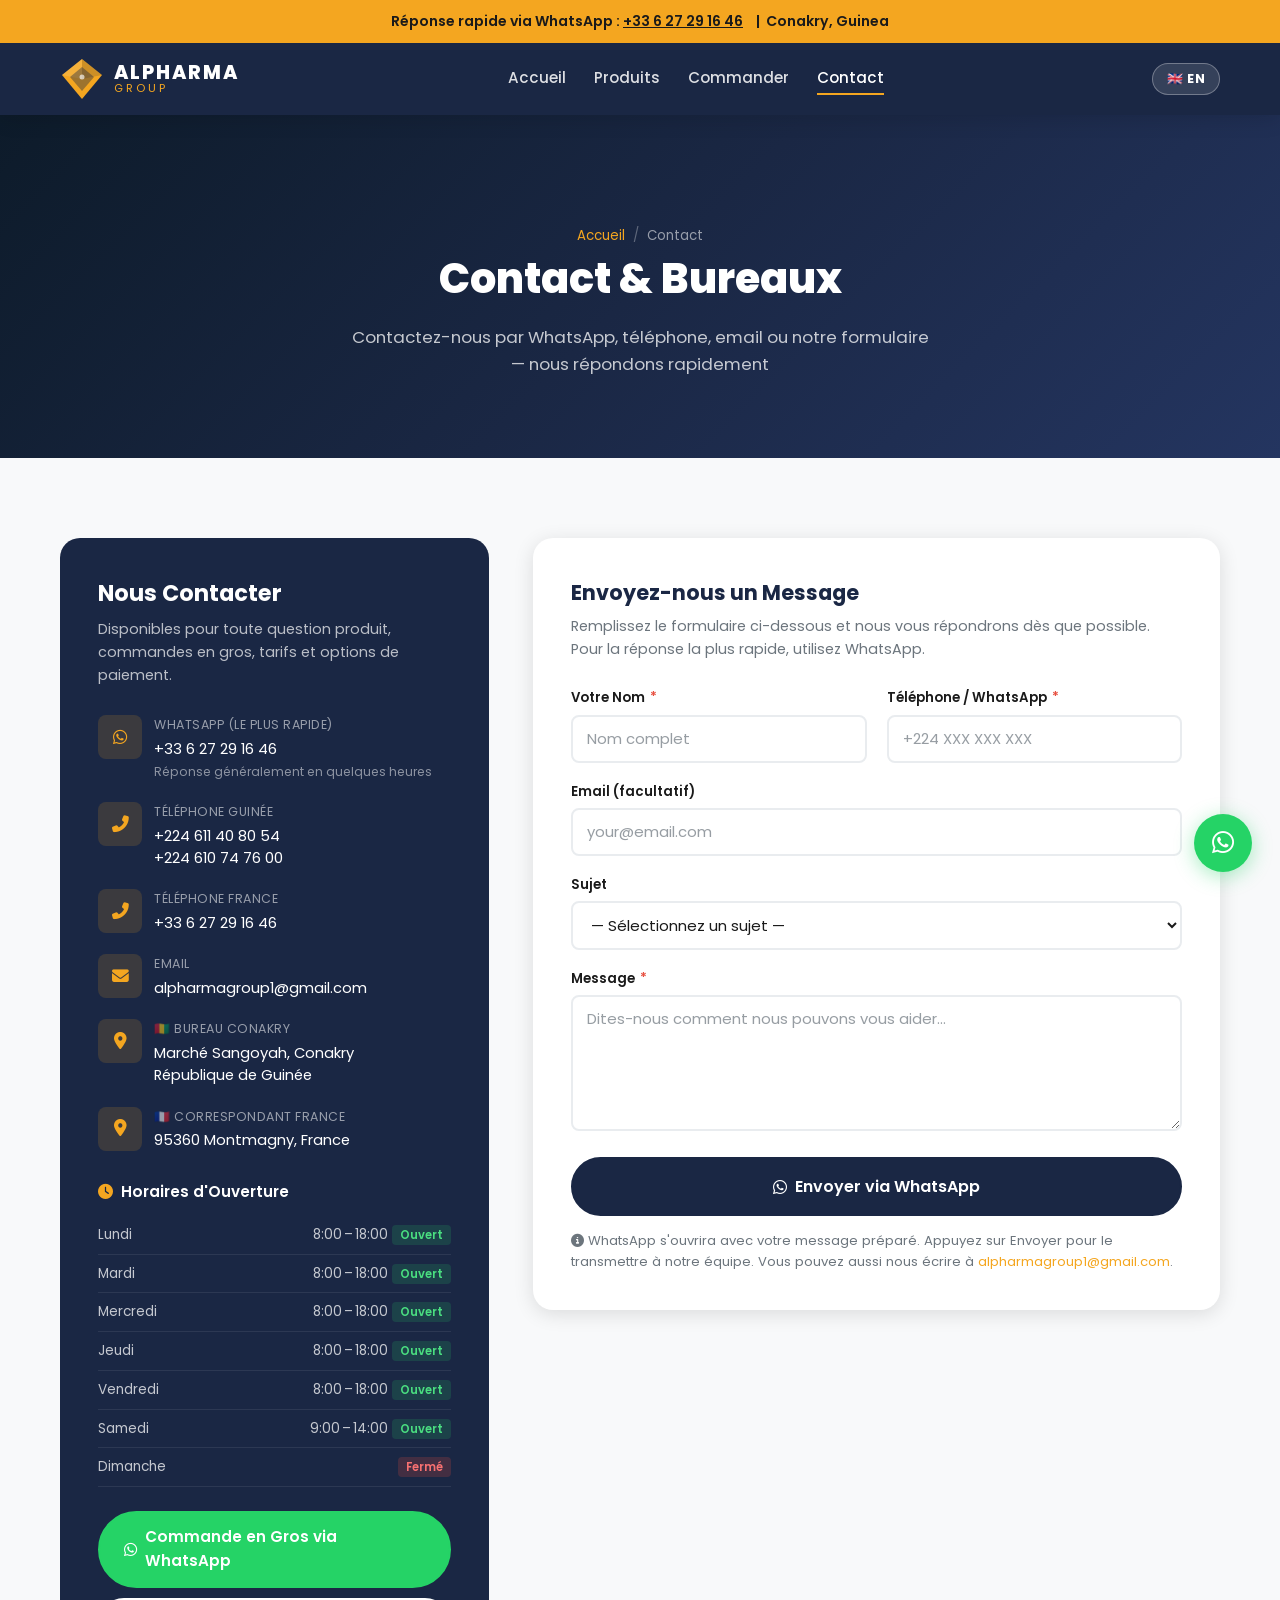
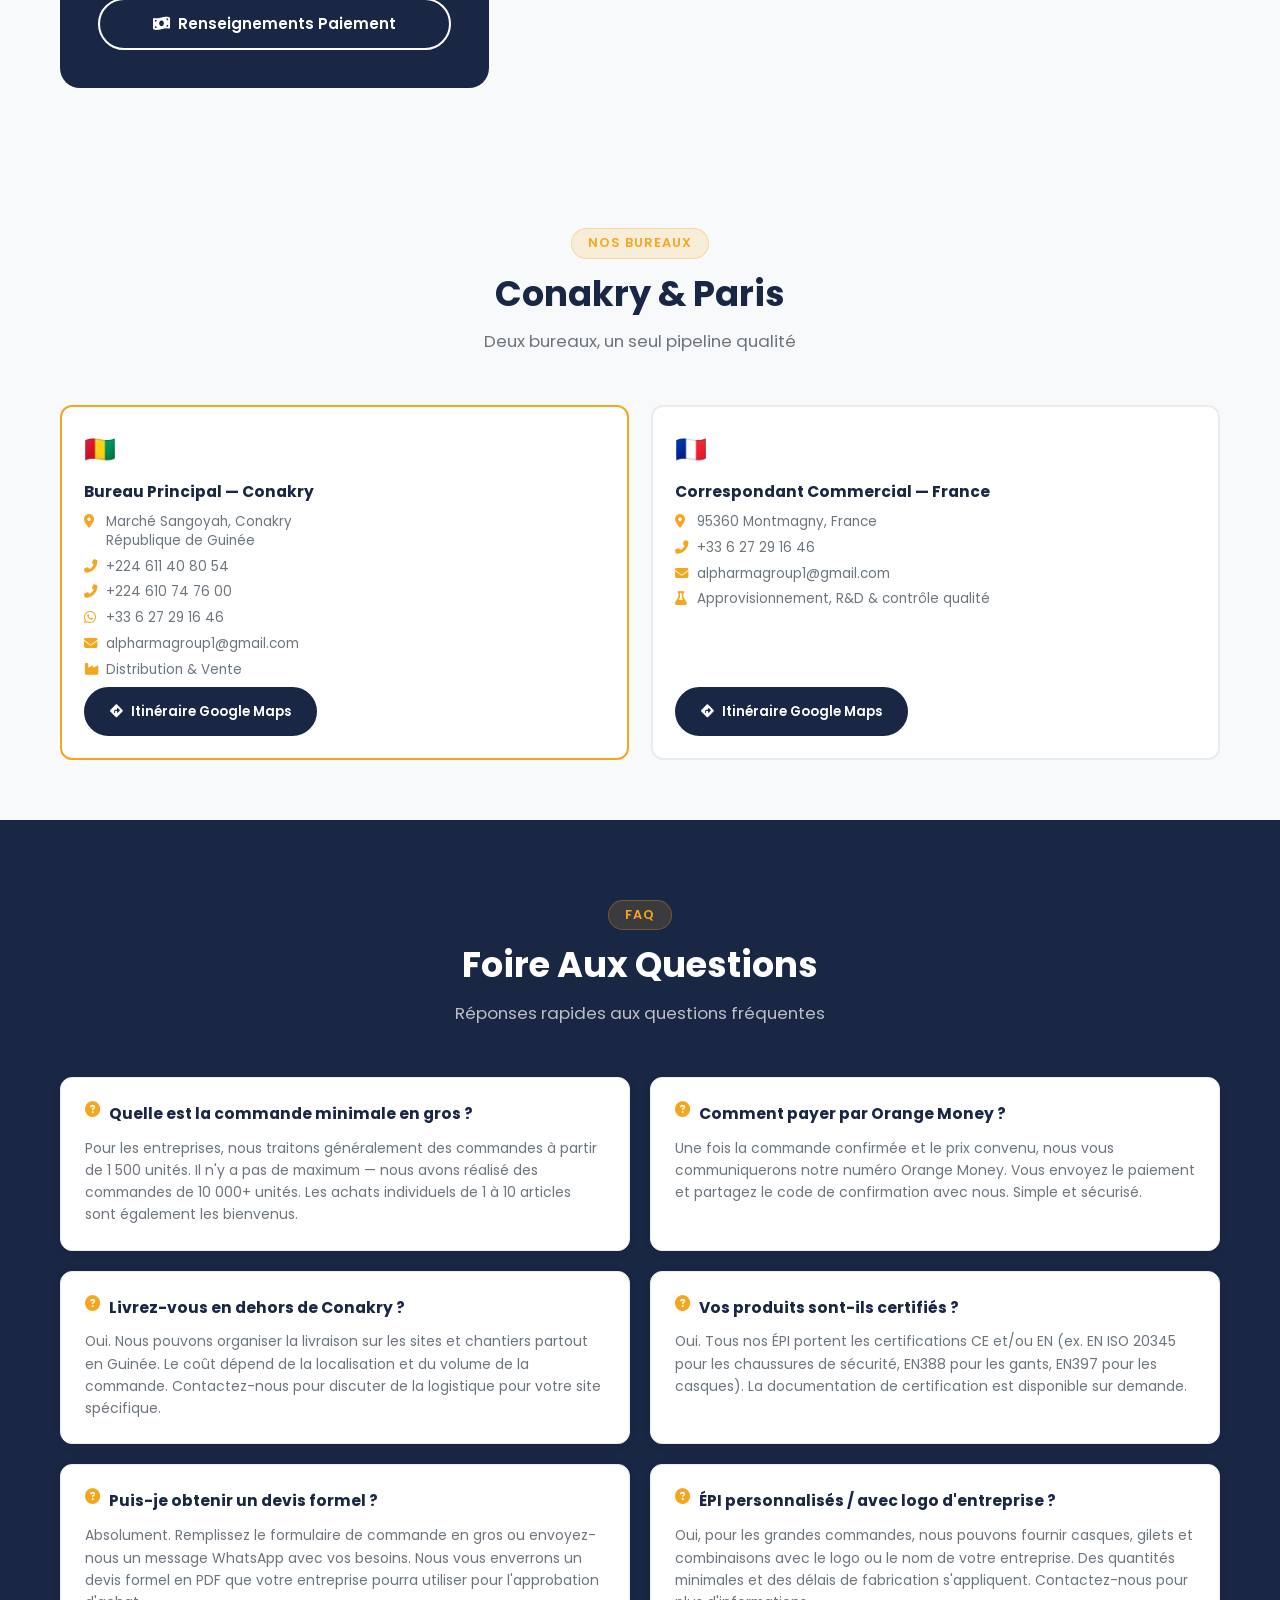
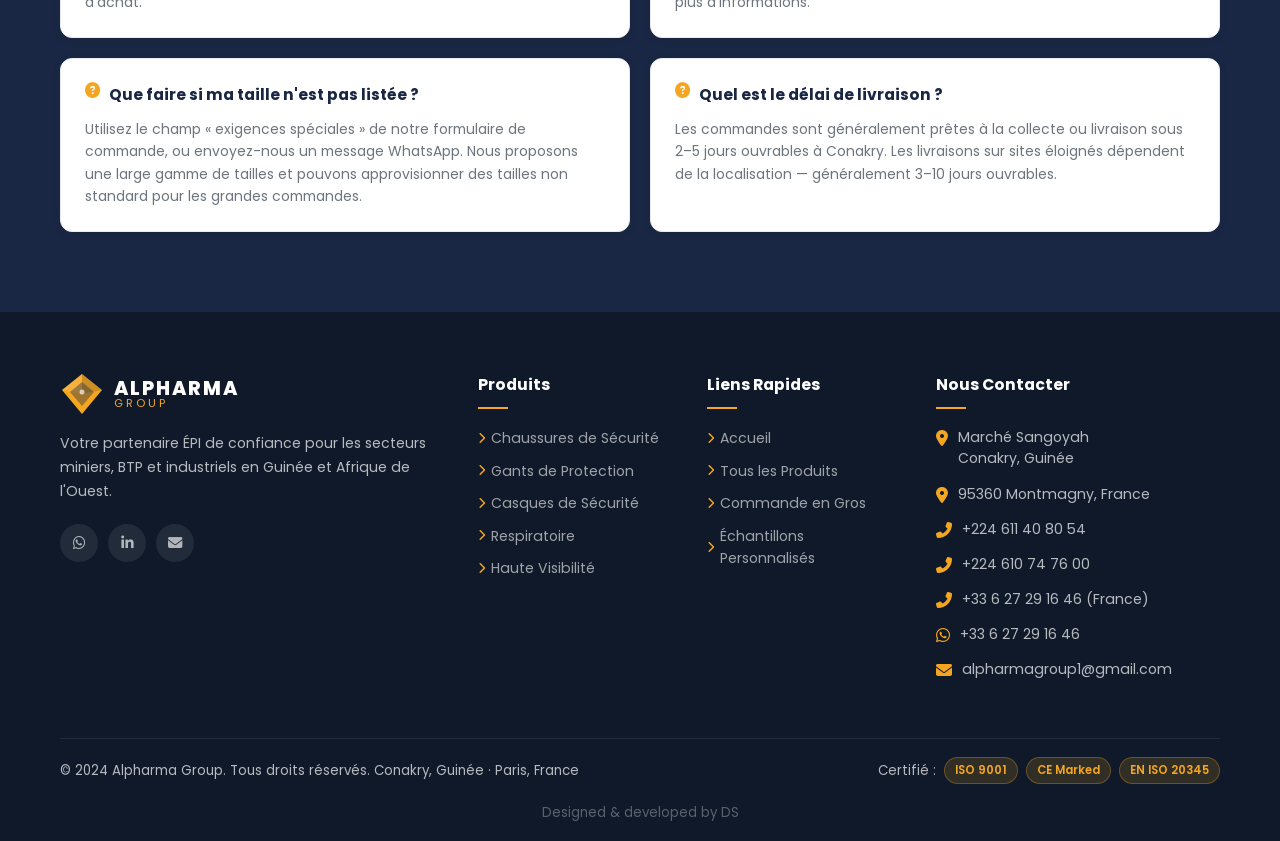
==== commit 7863f005: "Update contact.html" ====
--- a/contact.html
+++ b/contact.html
@@ -158,8 +158,7 @@
               <div>
                 <div class="cm-label">🇫🇷 <span class="fr-text">Correspondant France</span><span class="en-text">France Correspondent</span></div>
                 <div class="cm-value">
-                  14 Rue des Carrières<br>95360 Montmagny<br>
-                  France
+                  95360 Montmagny, France
                 </div>
               </div>
             </div>
@@ -199,7 +198,7 @@
 
           <div id="ctSuccess" class="success-alert">
             <i class="fas fa-check-circle"></i>
-          <p><span class="fr-text">Votre message sera envoyé via WhatsApp à notre équipe. Vous pouvez aussi nous envoyer un email à <a href="mailto:alpharmagroup1@gmail.com">alpharmagroup1@gmail.com</a>.</span><span class="en-text">Your message will be sent via WhatsApp to our team. Alternatively, email us at <a href="mailto:alpharmagroup1@gmail.com">alpharmagroup1@gmail.com</a>.</span></p>
+          <p><span class="fr-text">WhatsApp va s'ouvrir avec votre message préparé. Appuyez sur Envoyer pour le transmettre à notre équipe. Vous pouvez aussi nous envoyer un email à <a href="mailto:alpharmagroup1@gmail.com">alpharmagroup1@gmail.com</a>.</span><span class="en-text">WhatsApp will open with your message prepared. Tap Send to transmit it to our team. Alternatively, email us at <a href="mailto:alpharmagroup1@gmail.com">alpharmagroup1@gmail.com</a>.</span></p>
           </div>
 
           <form onsubmit="submitContactForm(event)">
@@ -241,7 +240,7 @@
               </button>
             </div>
             <p class="form-note" style="margin-top:14px;">
-              <i class="fas fa-info-circle"></i> <span class="fr-text">Votre message sera envoyé via WhatsApp à notre équipe. Vous pouvez aussi nous écrire à <a href="mailto:alpharmagroup1@gmail.com">alpharmagroup1@gmail.com</a>.</span><span class="en-text">Your message will be sent via WhatsApp to our team. Alternatively, email us at <a href="mailto:alpharmagroup1@gmail.com">alpharmagroup1@gmail.com</a>.</span>
+              <i class="fas fa-info-circle"></i> <span class="fr-text">WhatsApp s'ouvrira avec votre message préparé. Appuyez sur Envoyer pour le transmettre à notre équipe. Vous pouvez aussi nous écrire à <a href="mailto:alpharmagroup1@gmail.com">alpharmagroup1@gmail.com</a>.</span><span class="en-text">WhatsApp will open with your message prepared. Tap Send to transmit it to our team. Alternatively, email us at <a href="mailto:alpharmagroup1@gmail.com">alpharmagroup1@gmail.com</a>.</span>
             </p>
           </form>
         </div>
@@ -276,11 +275,11 @@
         <div class="office-card">
           <div class="office-flag">🇫🇷</div>
           <h4><span class="fr-text">Correspondant Commercial — France</span><span class="en-text">Commercial Correspondent — France</span></h4>
-          <div class="office-detail"><i class="fas fa-map-marker-alt"></i><span>14 Rue des Carrieres<br>95360 Montmagny<br>France</span></div>
+          <div class="office-detail"><i class="fas fa-map-marker-alt"></i><span>95360 Montmagny, France</span></div>
           <div class="office-detail"><i class="fas fa-phone-alt"></i><span>+33 6 27 29 16 46</span></div>
           <div class="office-detail"><i class="fas fa-envelope"></i><span>alpharmagroup1@gmail.com</span></div>
           <div class="office-detail"><i class="fas fa-flask"></i><span><span class="fr-text">Approvisionnement, R&amp;D &amp; contrôle qualité</span><span class="en-text">Sourcing, R&amp;D &amp; quality control</span></span></div>
-          <a href="https://www.google.com/maps/search/?api=1&amp;query=14+Rue+des+Carrieres%2C+95360+Montmagny%2C+France" target="_blank" class="btn btn-secondary" style="margin-top:auto;font-size:.82rem;">
+          <a href="https://www.google.com/maps/search/?api=1&amp;query=95360+Montmagny%2C+France" target="_blank" class="btn btn-secondary" style="margin-top:auto;font-size:.82rem;">
             <i class="fas fa-directions"></i>
             <span class="fr-text">Itinéraire Google Maps</span>
             <span class="en-text">Google Maps Directions</span>
@@ -301,7 +300,7 @@
       <div class="faq-grid">
         <div class="faq-item">
           <h4><i class="fas fa-question-circle"></i> <span class="fr-text">Quelle est la commande minimale en gros ?</span><span class="en-text">What is the minimum bulk order?</span></h4>
-          <p><span class="fr-text">Pour les entreprises, nous traitons généralement des commandes à partir de 1 000 unités. Il n'y a pas de maximum — nous avons réalisé des commandes de 5 000+ unités. Les achats individuels de 1 à 10 articles sont également les bienvenus.</span><span class="en-text">For companies we typically handle orders from 1,000 units upward. There is no maximum — we've fulfilled orders of 5,000+ units. Individual purchases of 1–10 items are also welcome.</span></p>
+          <p><span class="fr-text">Pour les entreprises, nous traitons généralement des commandes à partir de 1 500 unités. Il n'y a pas de maximum — nous avons réalisé des commandes de 10 000+ unités. Les achats individuels de 1 à 10 articles sont également les bienvenus.</span><span class="en-text">For companies we typically handle orders from 1,500 units upward. There is no maximum — we've fulfilled orders of 10,000+ units. Individual purchases of 1–10 items are also welcome.</span></p>
         </div>
         <div class="faq-item">
           <h4><i class="fas fa-question-circle"></i> <span class="fr-text">Comment payer par Orange Money ?</span><span class="en-text">How do I pay using Orange Money?</span></h4>
@@ -350,7 +349,6 @@
           </p>
           <div class="footer-social">
             <a href="https://wa.me/+33627291646" class="social-link" target="_blank"><i class="fab fa-whatsapp"></i></a>
-            <a href="#" class="social-link"><i class="fab fa-facebook-f"></i></a>
             <a href="#" class="social-link"><i class="fab fa-linkedin-in"></i></a>
             <a href="mailto:alpharmagroup1@gmail.com" class="social-link"><i class="fas fa-envelope"></i></a>
           </div>
@@ -377,7 +375,7 @@
         <div class="footer-col">
           <h4><span class="fr-text">Nous Contacter</span><span class="en-text">Contact Us</span></h4>
           <div class="footer-contact-item"><i class="fas fa-map-marker-alt"></i><span><span class="fr-text">Marché Sangoyah</span><span class="en-text">Sangoyah Market</span><br>Conakry, Guinée</span></div>
-          <div class="footer-contact-item"><i class="fas fa-map-marker-alt"></i><span>14 Rue des Carrieres<br>95360 Montmagny</span></div>
+          <div class="footer-contact-item"><i class="fas fa-map-marker-alt"></i><span>95360 Montmagny, France</span></div>
           <div class="footer-contact-item"><i class="fas fa-phone-alt"></i><span>+224 611 40 80 54</span></div>
           <div class="footer-contact-item"><i class="fas fa-phone-alt"></i><span>+224 610 74 76 00</span></div>
           <div class="footer-contact-item"><i class="fas fa-phone-alt"></i><span>+33 6 27 29 16 46 (France)</span></div>
@@ -386,7 +384,7 @@
         </div>
       </div>
       <div class="footer-bottom">
-        <p>&copy; 2025 Alpharma Group. <span class="fr-text">Tous droits réservés.</span><span class="en-text">All rights reserved.</span> Conakry, Guinée · Paris, France</p>
+        <p>&copy; 2024 Alpharma Group. <span class="fr-text">Tous droits réservés.</span><span class="en-text">All rights reserved.</span> Conakry, Guinée · Paris, France</p>
         <div class="footer-certs">
           <span><span class="fr-text">Certifié :</span><span class="en-text">Certified:</span></span>
           <span class="cert-badge">ISO 9001</span>
--- a/css/style.css
+++ b/css/style.css
@@ -296,6 +296,7 @@
 .order-type-card {
   background: var(--light); border: 2px solid var(--light-gray);
   border-radius: var(--r-md); padding: 30px 22px; text-align: center; transition: var(--t);
+  display: flex; flex-direction: column;
 }
 .order-type-card:hover { border-color: var(--secondary); box-shadow: var(--shadow-md); }
 .order-type-card h3 {
@@ -303,7 +304,8 @@
   margin-bottom: 12px; display: flex; align-items: center; justify-content: center; gap: 8px;
 }
 .order-type-card h3 i { color: var(--secondary); }
-.order-type-card p   { color: var(--gray); font-size: .88rem; margin-bottom: 20px; line-height: 1.6; }
+.order-type-card p   { color: var(--gray); font-size: .88rem; margin-bottom: 20px; line-height: 1.6; flex: 1; }
+.order-type-card > .btn { align-self: center; }
 
 /* =====================
    PAYMENT
@@ -846,12 +848,13 @@
    DUAL OFFICE CARDS
    ===================== */
 .dual-office    { display: grid; grid-template-columns: 1fr 1fr; gap: 22px; margin-top: 30px; }
-.office-card    { background: var(--white); border: 2px solid var(--light-gray); border-radius: var(--r-md); padding: 22px; }
+.office-card    { background: var(--white); border: 2px solid var(--light-gray); border-radius: var(--r-md); padding: 22px; display: flex; flex-direction: column; }
 .office-card.highlight { border-color: var(--secondary); }
 .office-flag    { font-size: 1.6rem; margin-bottom: 10px; }
 .office-card h4 { color: var(--primary); font-size: .97rem; font-weight: 700; margin-bottom: 8px; }
 .office-detail  { display: flex; align-items: flex-start; gap: 8px; margin-bottom: 7px; font-size: .84rem; color: var(--gray); line-height: 1.4; }
 .office-detail i { color: var(--secondary); margin-top: 2px; flex-shrink: 0; width: 14px; }
+.office-card > .btn { align-self: flex-start; }
 
 /* =====================
    RESPONSIVE ADDITIONS
